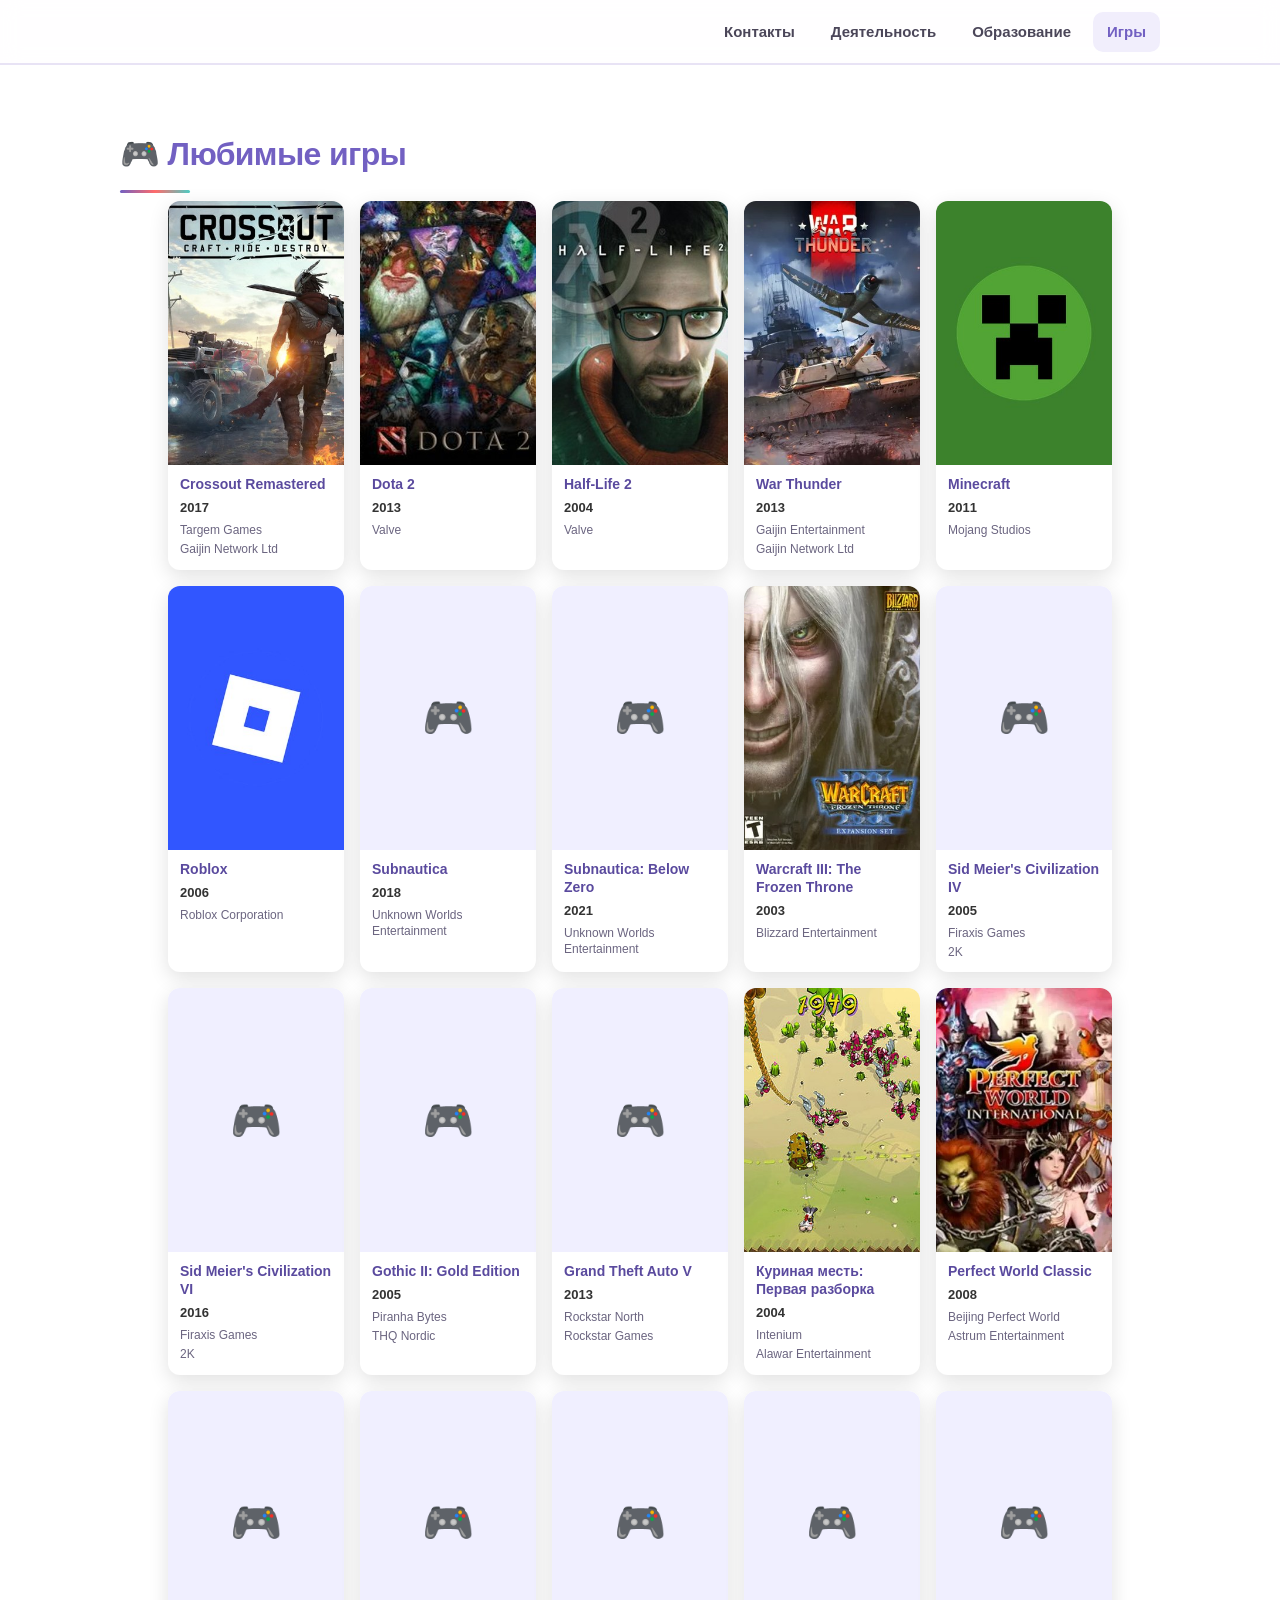
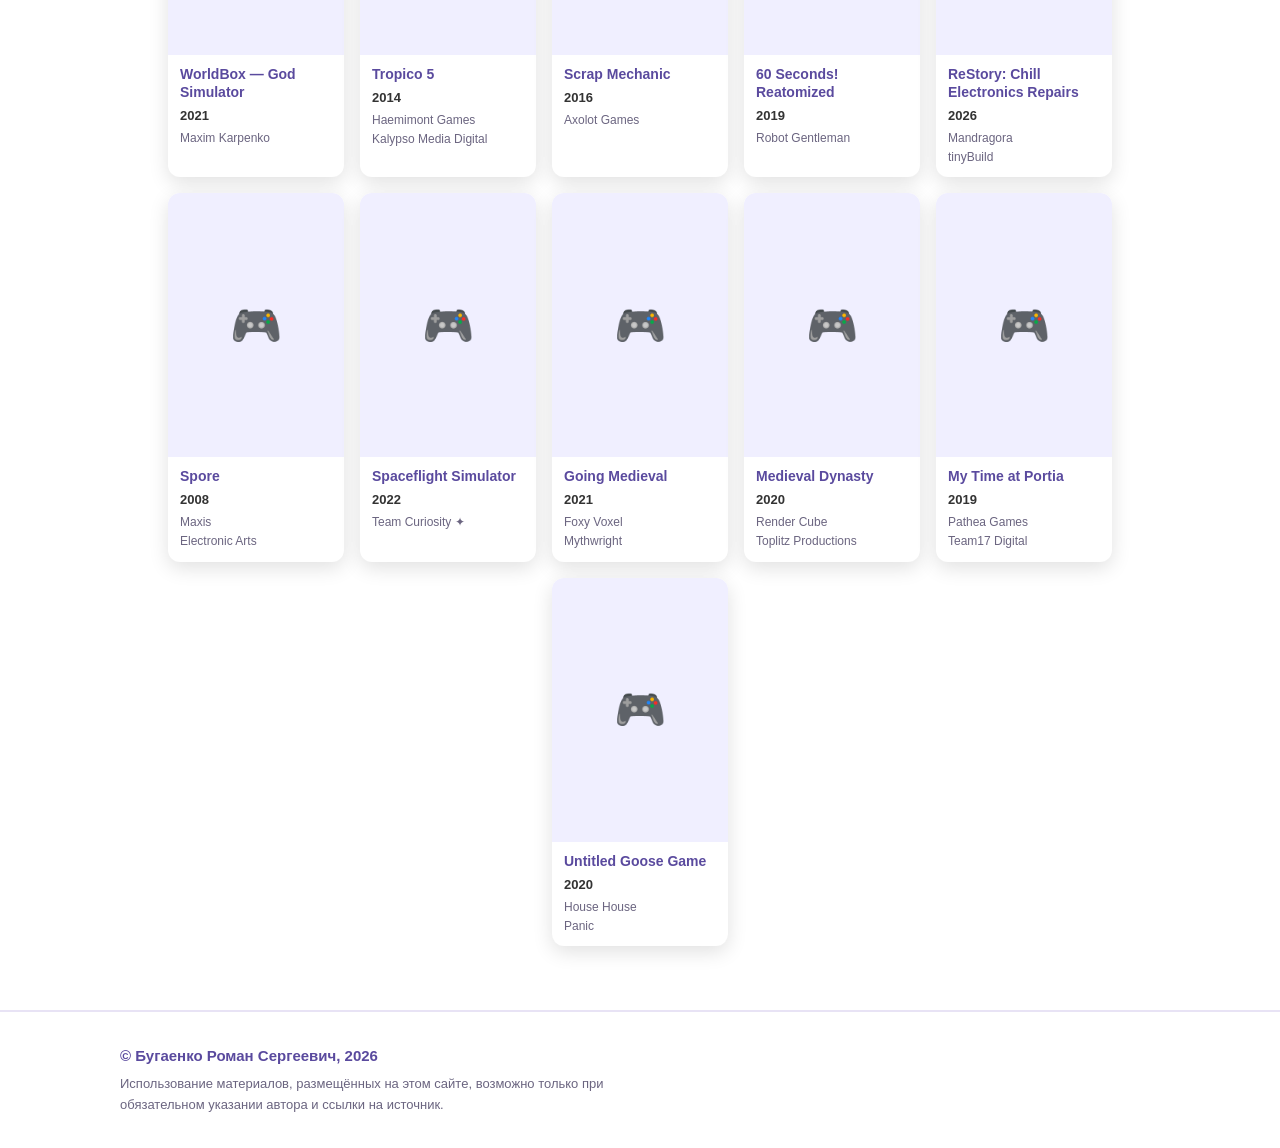
==== games.html @ 3a58e8d8 "Multi-page site: split into4 pages, add7 games, Crossout cover with title, Perfect World Classic Co-" ====
<!DOCTYPE html>
<html lang="ru">
<head>
    <meta charset="UTF-8">
    <meta name="viewport" content="width=device-width, initial-scale=1.0">
    <meta name="description" content="Бугаенко Роман Сергеевич — любимые игры.">
    <meta name="theme-color" content="#7260c2">
    <title>Любимые игры — Бугаенко Роман Сергеевич</title>
    <link rel="icon" href="assets/images/favicon.ico" sizes="48x48">
    <link rel="icon" type="image/png" sizes="32x32" href="assets/images/favicon-32.png">
    <link rel="icon" type="image/png" sizes="16x16" href="assets/images/favicon-16.png">
    <link rel="apple-touch-icon" sizes="180x180" href="assets/images/apple-touch-icon.png">
    <link rel="stylesheet" href="assets/css/style.css">
</head>
<body id="top">

    <header class="site-header">
        <div class="container header__inner">
            <nav class="nav" aria-label="Основная навигация">
                <a href="index.html#contacts">Контакты</a>
                <a href="activity.html">Деятельность</a>
                <a href="education.html">Образование</a>
                <a href="games.html" aria-current="page">Игры</a>
            </nav>
        </div>
    </header>

    <main>

        <section class="section section--alt" id="games">
            <div class="container">
                <h1 class="section__title">🎮 Любимые игры</h1>
                
                <div class="games">
                    <a class="game" href="https://store.steampowered.com/app/386180/" target="_blank" rel="noopener noreferrer">
                        <img class="game__cover" src="assets/images/games/crossout.jpg" alt="Crossout Remastered" loading="lazy" data-fallback="🎮">
                        <div class="game__body">
                            <h3 class="game__title">Crossout Remastered</h3>
                            <p class="game__year">2017</p>
                            <p class="game__dev">Targem Games</p>
                            <p class="game__pub">Gaijin Network Ltd</p>
                        </div>
                    </a>

                    <a class="game" href="https://store.steampowered.com/app/570/" target="_blank" rel="noopener noreferrer">
                        <img class="game__cover" src="assets/images/games/dota2.jpg" alt="Dota 2" loading="lazy" data-fallback="🎮">
                        <div class="game__body">
                            <h3 class="game__title">Dota 2</h3>
                            <p class="game__year">2013</p>
                            <p class="game__dev">Valve</p>
                        </div>
                    </a>

                    <a class="game" href="https://store.steampowered.com/app/220/" target="_blank" rel="noopener noreferrer">
                        <img class="game__cover" src="assets/images/games/hl2.jpg" alt="Half-Life 2" loading="lazy" data-fallback="🎮">
                        <div class="game__body">
                            <h3 class="game__title">Half-Life 2</h3>
                            <p class="game__year">2004</p>
                            <p class="game__dev">Valve</p>
                        </div>
                    </a>

                    <a class="game" href="https://store.steampowered.com/app/236390/" target="_blank" rel="noopener noreferrer">
                        <img class="game__cover" src="assets/images/games/warthunder.jpg" alt="War Thunder" loading="lazy" data-fallback="🎮">
                        <div class="game__body">
                            <h3 class="game__title">War Thunder</h3>
                            <p class="game__year">2013</p>
                            <p class="game__dev">Gaijin Entertainment</p>
                            <p class="game__pub">Gaijin Network Ltd</p>
                        </div>
                    </a>

                    <a class="game" href="https://www.minecraft.net/" target="_blank" rel="noopener noreferrer">
                        <img class="game__cover" src="assets/images/games/minecraft.jpg" alt="Minecraft" loading="lazy" data-fallback="🎮">
                        <div class="game__body">
                            <h3 class="game__title">Minecraft</h3>
                            <p class="game__year">2011</p>
                            <p class="game__dev">Mojang Studios</p>
                        </div>
                    </a>

                    <a class="game" href="https://www.roblox.com/" target="_blank" rel="noopener noreferrer">
                        <img class="game__cover" src="assets/images/games/roblox.jpg" alt="Roblox" loading="lazy" data-fallback="🎮">
                        <div class="game__body">
                            <h3 class="game__title">Roblox</h3>
                            <p class="game__year">2006</p>
                            <p class="game__dev">Roblox Corporation</p>
                        </div>
                    </a>

                    <a class="game" href="https://store.steampowered.com/app/264710/" target="_blank" rel="noopener noreferrer">
                        <img class="game__cover" src="https://cdn.cloudflare.steamstatic.com/steam/apps/264710/library_600x900.jpg" alt="Subnautica" loading="lazy" data-fallback="🎮">
                        <div class="game__body">
                            <h3 class="game__title">Subnautica</h3>
                            <p class="game__year">2018</p>
                            <p class="game__dev">Unknown Worlds Entertainment</p>
                        </div>
                    </a>

                    <a class="game" href="https://store.steampowered.com/app/848450/" target="_blank" rel="noopener noreferrer">
                        <img class="game__cover" src="https://cdn.cloudflare.steamstatic.com/steam/apps/848450/library_600x900.jpg" alt="Subnautica: Below Zero" loading="lazy" data-fallback="🎮">
                        <div class="game__body">
                            <h3 class="game__title">Subnautica: Below Zero</h3>
                            <p class="game__year">2021</p>
                            <p class="game__dev">Unknown Worlds Entertainment</p>
                        </div>
                    </a>

                    <div class="game">
                        <img class="game__cover" src="assets/images/games/warcraft3.jpg" alt="Warcraft III: The Frozen Throne" loading="lazy" data-fallback="🎮">
                        <div class="game__body">
                            <h3 class="game__title">Warcraft III: The Frozen Throne</h3>
                            <p class="game__year">2003</p>
                            <p class="game__dev">Blizzard Entertainment</p>
                        </div>
                    </div>

                    <a class="game" href="https://store.steampowered.com/app/3900/" target="_blank" rel="noopener noreferrer">
                        <img class="game__cover" src="https://cdn.cloudflare.steamstatic.com/steam/apps/3900/library_600x900.jpg" alt="Sid Meier's Civilization IV" loading="lazy" data-fallback="🎮">
                        <div class="game__body">
                            <h3 class="game__title">Sid Meier's Civilization IV</h3>
                            <p class="game__year">2005</p>
                            <p class="game__dev">Firaxis Games</p>
                            <p class="game__pub">2K</p>
                        </div>
                    </a>

                    <a class="game" href="https://store.steampowered.com/app/289070/" target="_blank" rel="noopener noreferrer">
                        <img class="game__cover" src="https://cdn.cloudflare.steamstatic.com/steam/apps/289070/library_600x900.jpg" alt="Sid Meier's Civilization VI" loading="lazy" data-fallback="🎮">
                        <div class="game__body">
                            <h3 class="game__title">Sid Meier's Civilization VI</h3>
                            <p class="game__year">2016</p>
                            <p class="game__dev">Firaxis Games</p>
                            <p class="game__pub">2K</p>
                        </div>
                    </a>

                    <a class="game" href="https://store.steampowered.com/app/39510/" target="_blank" rel="noopener noreferrer">
                        <img class="game__cover" src="https://cdn.cloudflare.steamstatic.com/steam/apps/39510/library_600x900.jpg" alt="Gothic II: Gold Edition" loading="lazy" data-fallback="🎮">
                        <div class="game__body">
                            <h3 class="game__title">Gothic II: Gold Edition</h3>
                            <p class="game__year">2005</p>
                            <p class="game__dev">Piranha Bytes</p>
                            <p class="game__pub">THQ Nordic</p>
                        </div>
                    </a>

                    <a class="game" href="https://store.steampowered.com/app/271590/" target="_blank" rel="noopener noreferrer">
                        <img class="game__cover" src="https://cdn.cloudflare.steamstatic.com/steam/apps/271590/library_600x900.jpg" alt="Grand Theft Auto V" loading="lazy" data-fallback="🎮">
                        <div class="game__body">
                            <h3 class="game__title">Grand Theft Auto V</h3>
                            <p class="game__year">2013</p>
                            <p class="game__dev">Rockstar North</p>
                            <p class="game__pub">Rockstar Games</p>
                        </div>
                    </a>

                    <div class="game">
                        <img class="game__cover" src="assets/images/games/chicken.jpg" alt="Куриная месть: Первая разборка" loading="lazy" data-fallback="🎮">
                        <div class="game__body">
                            <h3 class="game__title">Куриная месть: Первая разборка</h3>
                            <p class="game__year">2004</p>
                            <p class="game__dev">Intenium</p>
                            <p class="game__pub">Alawar Entertainment</p>
                        </div>
                    </div>

                    <a class="game" href="https://pwonline.ru/" target="_blank" rel="noopener noreferrer">
                        <img class="game__cover" src="assets/images/games/perfectworld.jpg" alt="Perfect World Classic" loading="lazy" data-fallback="🎮">
                        <div class="game__body">
                            <h3 class="game__title">Perfect World Classic</h3>
                            <p class="game__year">2008</p>
                            <p class="game__dev">Beijing Perfect World</p>
                            <p class="game__pub">Astrum Entertainment</p>
                        </div>
                    </a>

                    <a class="game" href="https://store.steampowered.com/app/1206560/" target="_blank" rel="noopener noreferrer">
                        <img class="game__cover" src="https://cdn.cloudflare.steamstatic.com/steam/apps/1206560/library_600x900.jpg" alt="WorldBox — God Simulator" loading="lazy" data-fallback="🎮">
                        <div class="game__body">
                            <h3 class="game__title">WorldBox — God Simulator</h3>
                            <p class="game__year">2021</p>
                            <p class="game__dev">Maxim Karpenko</p>
                        </div>
                    </a>

                    <a class="game" href="https://store.steampowered.com/app/245620/" target="_blank" rel="noopener noreferrer">
                        <img class="game__cover" src="https://cdn.cloudflare.steamstatic.com/steam/apps/245620/library_600x900.jpg" alt="Tropico 5" loading="lazy" data-fallback="🎮">
                        <div class="game__body">
                            <h3 class="game__title">Tropico 5</h3>
                            <p class="game__year">2014</p>
                            <p class="game__dev">Haemimont Games</p>
                            <p class="game__pub">Kalypso Media Digital</p>
                        </div>
                    </a>

                    <a class="game" href="https://store.steampowered.com/app/387990/" target="_blank" rel="noopener noreferrer">
                        <img class="game__cover" src="https://cdn.cloudflare.steamstatic.com/steam/apps/387990/library_600x900.jpg" alt="Scrap Mechanic" loading="lazy" data-fallback="🎮">
                        <div class="game__body">
                            <h3 class="game__title">Scrap Mechanic</h3>
                            <p class="game__year">2016</p>
                            <p class="game__dev">Axolot Games</p>
                        </div>
                    </a>

                    <a class="game" href="https://store.steampowered.com/app/1012880/" target="_blank" rel="noopener noreferrer">
                        <img class="game__cover" src="https://cdn.cloudflare.steamstatic.com/steam/apps/1012880/library_600x900.jpg" alt="60 Seconds! Reatomized" loading="lazy" data-fallback="🎮">
                        <div class="game__body">
                            <h3 class="game__title">60 Seconds! Reatomized</h3>
                            <p class="game__year">2019</p>
                            <p class="game__dev">Robot Gentleman</p>
                        </div>
                    </a>

                    <a class="game" href="https://store.steampowered.com/app/3812600/" target="_blank" rel="noopener noreferrer">
                        <img class="game__cover" src="https://cdn.cloudflare.steamstatic.com/steam/apps/3812600/library_600x900.jpg" alt="ReStory: Chill Electronics Repairs" loading="lazy" data-fallback="🎮">
                        <div class="game__body">
                            <h3 class="game__title">ReStory: Chill Electronics Repairs</h3>
                            <p class="game__year">2026</p>
                            <p class="game__dev">Mandragora</p>
                            <p class="game__pub">tinyBuild</p>
                        </div>
                    </a>

                    <a class="game" href="https://store.steampowered.com/app/17390/" target="_blank" rel="noopener noreferrer">
                        <img class="game__cover" src="https://cdn.cloudflare.steamstatic.com/steam/apps/17390/library_600x900.jpg" alt="Spore" loading="lazy" data-fallback="🎮">
                        <div class="game__body">
                            <h3 class="game__title">Spore</h3>
                            <p class="game__year">2008</p>
                            <p class="game__dev">Maxis</p>
                            <p class="game__pub">Electronic Arts</p>
                        </div>
                    </a>

                    <a class="game" href="https://store.steampowered.com/app/1718870/" target="_blank" rel="noopener noreferrer">
                        <img class="game__cover" src="https://cdn.cloudflare.steamstatic.com/steam/apps/1718870/library_600x900.jpg" alt="Spaceflight Simulator" loading="lazy" data-fallback="🎮">
                        <div class="game__body">
                            <h3 class="game__title">Spaceflight Simulator</h3>
                            <p class="game__year">2022</p>
                            <p class="game__dev">Team Curiosity ✦</p>
                        </div>
                    </a>

                    <a class="game" href="https://store.steampowered.com/app/1029780/" target="_blank" rel="noopener noreferrer">
                        <img class="game__cover" src="https://cdn.cloudflare.steamstatic.com/steam/apps/1029780/library_600x900.jpg" alt="Going Medieval" loading="lazy" data-fallback="🎮">
                        <div class="game__body">
                            <h3 class="game__title">Going Medieval</h3>
                            <p class="game__year">2021</p>
                            <p class="game__dev">Foxy Voxel</p>
                            <p class="game__pub">Mythwright</p>
                        </div>
                    </a>

                    <a class="game" href="https://store.steampowered.com/app/1129580/" target="_blank" rel="noopener noreferrer">
                        <img class="game__cover" src="https://cdn.cloudflare.steamstatic.com/steam/apps/1129580/library_600x900.jpg" alt="Medieval Dynasty" loading="lazy" data-fallback="🎮">
                        <div class="game__body">
                            <h3 class="game__title">Medieval Dynasty</h3>
                            <p class="game__year">2020</p>
                            <p class="game__dev">Render Cube</p>
                            <p class="game__pub">Toplitz Productions</p>
                        </div>
                    </a>

                    <a class="game" href="https://store.steampowered.com/app/666140/" target="_blank" rel="noopener noreferrer">
                        <img class="game__cover" src="https://cdn.cloudflare.steamstatic.com/steam/apps/666140/library_600x900.jpg" alt="My Time at Portia" loading="lazy" data-fallback="🎮">
                        <div class="game__body">
                            <h3 class="game__title">My Time at Portia</h3>
                            <p class="game__year">2019</p>
                            <p class="game__dev">Pathea Games</p>
                            <p class="game__pub">Team17 Digital</p>
                        </div>
                    </a>

                    <a class="game" href="https://store.steampowered.com/app/837470/" target="_blank" rel="noopener noreferrer">
                        <img class="game__cover" src="https://cdn.cloudflare.steamstatic.com/steam/apps/837470/library_600x900.jpg" alt="Untitled Goose Game" loading="lazy" data-fallback="🎮">
                        <div class="game__body">
                            <h3 class="game__title">Untitled Goose Game</h3>
                            <p class="game__year">2020</p>
                            <p class="game__dev">House House</p>
                            <p class="game__pub">Panic</p>
                        </div>
                    </a>
                </div>
            </div>
        </section>

    

    </main>

    <footer class="site-footer">
        <div class="container footer__inner">
            <div>
                <p class="footer__copyright">© Бугаенко Роман Сергеевич, 2026</p>
                <p class="footer__legal">Использование материалов, размещённых на этом сайте, возможно только при обязательном указании автора и ссылки на источник.</p>
            </div>
        </div>
    </footer>

    <script src="assets/js/main.js"></script>
</body>
</html>
---- assets/css/style.css ----
/* ============================================================
   Персональный сайт — светлое оформление,
   цвета из эталонной страницы (фиолетовая палитра МХ «КРЯК»)
   ============================================================ */

:root {
  --bg: #f5f3fc;
  --surface: #ffffff;
  --text: #333333;
  --muted: #6b6580;
  --accent: #7260c2;
  --accent-hover: #5a4a9e;
  --accent-soft: #f0efff;
  --accent-tint: #e9e7ff;
  --secondary: #ff6b6b;
  --accent-teal: #4ecdc4;
  --border: #e8e3f5;
  --radius: 16px;
  --shadow: 0 6px 20px rgba(0, 0, 0, 0.12);
  --shadow-hover: 0 15px 30px rgba(0, 0, 0, 0.18);
  --container: 1040px;
  --header-h: 64px;
}

*,
*::before,
*::after {
  box-sizing: border-box;
}

html {
  scroll-behavior: smooth;
  scroll-padding-top: calc(var(--header-h) + 16px);
}

body {
  margin: 0;
  font-family: -apple-system, BlinkMacSystemFont, "Segoe UI", Roboto,
    "Helvetica Neue", Arial, sans-serif;
  font-size: 16px;
  line-height: 1.6;
  color: var(--text);
  background: var(--bg);
  -webkit-font-smoothing: antialiased;
}

img {
  max-width: 100%;
  display: block;
}

a {
  color: var(--accent);
}

.container {
  width: min(100% - 40px, var(--container));
  margin-inline: auto;
}

/* ---------- Шапка ---------- */

.site-header {
  position: sticky;
  top: 0;
  z-index: 100;
  height: var(--header-h);
  background: rgba(255, 255, 255, 0.92);
  backdrop-filter: blur(10px);
  -webkit-backdrop-filter: blur(10px);
  border-bottom: 1px solid var(--border);
}

.header__inner {
  height: 100%;
  display: flex;
  align-items: center;
  justify-content: flex-end;
  gap: 16px;
}

.nav {
  display: flex;
  gap: 8px;
}

.nav a {
  text-decoration: none;
  color: #4b4659;
  font-weight: 600;
  font-size: 15px;
  padding: 8px 14px;
  border-radius: 10px;
  transition: background 0.2s ease, color 0.2s ease;
}

.nav a:hover,
.nav a:focus-visible {
  background: #f1eefc;
  color: var(--accent);
  outline: none;
}

.nav a[aria-current="page"] {
  background: #f1eefc;
  color: var(--accent);
}

/* ---------- Герой ---------- */

.hero {
  padding: 72px 0 56px;
  background:
    radial-gradient(1000px 400px at 15% -10%, #ddd6fa 0%, transparent 60%),
    radial-gradient(800px 380px at 90% 0%, #f0d9f3 0%, transparent 55%),
    var(--surface);
  border-bottom: 1px solid var(--border);
}

.hero__inner {
  display: flex;
  align-items: center;
  gap: 36px;
}

.hero__avatar {
  flex: 0 0 auto;
  width: 120px;
  height: 120px;
  border-radius: 50%;
  object-fit: cover;
  border: 4px solid var(--surface);
  box-shadow: var(--shadow);
}

.hero__avatar--fallback {
  display: grid;
  place-items: center;
  font-size: 56px;
  background: var(--accent-soft);
}

.hero h1 {
  margin: 0 0 24px;
  font-size: clamp(28px, 5vw, 42px);
  line-height: 1.15;
  letter-spacing: -0.02em;
  color: var(--accent-hover);
}

/* ---------- Разделы ---------- */

.section {
  padding: 64px 0;
}

.section--alt {
  background: var(--surface);
  border-top: 1px solid var(--border);
  border-bottom: 1px solid var(--border);
}

.section__title {
  margin: 0 0 8px;
  font-size: clamp(24px, 3.5vw, 32px);
  letter-spacing: -0.02em;
  color: var(--accent);
}

.section__title::after {
  content: "";
  display: block;
  width: 70px;
  height: 3px;
  margin-top: 10px;
  border-radius: 3px;
  background: linear-gradient(90deg, var(--accent), var(--secondary), var(--accent-teal));
}

.section__subtitle {
  margin: 0 0 32px;
  color: var(--muted);
  font-size: 17px;
}

/* ---------- Карточки ---------- */

.cards {
  display: grid;
  grid-template-columns: repeat(auto-fill, minmax(280px, 1fr));
  gap: 20px;
}

.card {
  background: var(--surface);
  border: 1px solid var(--border);
  border-radius: var(--radius);
  padding: 24px;
  box-shadow: var(--shadow);
  transition: transform 0.2s ease, box-shadow 0.2s ease, border-color 0.2s ease;
}

.section--alt .card {
  background: var(--bg);
}

.card:hover {
  transform: translateY(-4px);
  box-shadow: var(--shadow-hover);
  border-color: #d9d2f0;
}

.card__head {
  display: flex;
  align-items: center;
  gap: 14px;
  margin-bottom: 12px;
}

.card__logo {
  display: grid;
  place-items: center;
  width: 64px;
  height: 64px;
  flex: 0 0 auto;
  margin-bottom: 16px;
  border-radius: 50%;
  background: var(--accent-soft);
  font-size: 28px;
  overflow: hidden;
}

.card__head .card__logo {
  margin-bottom: 0;
}

.card__logo img {
  width: 100%;
  height: 100%;
  object-fit: contain;
  padding: 6px;
}

.card__logo .img-fallback {
  font-size: 28px;
}

.card__title {
  margin: 0;
  font-size: 18px;
  line-height: 1.3;
  color: var(--accent-hover);
}

.card__meta {
  margin: 0 0 8px;
  font-size: 14px;
  font-weight: 600;
  color: var(--text);
}

.card__desc {
  margin: 0 0 14px;
  color: var(--muted);
  font-size: 15px;
}

.card__vk {
  display: inline-flex;
  align-items: center;
  padding: 6px 14px;
  border-radius: 999px;
  background: var(--accent-soft);
  color: var(--accent);
  font-size: 13px;
  font-weight: 700;
  text-decoration: none;
  transition: background 0.2s ease, color 0.2s ease;
}

.card__vk:hover,
.card__vk:focus-visible {
  background: var(--accent);
  color: #fff;
  outline: none;
}

/* Карточки-ссылки (контакты) */

.card--link {
  display: block;
  text-decoration: none;
  color: inherit;
}

.card--link:focus-visible {
  outline: 2px solid var(--accent);
  outline-offset: 2px;
}

.card--link .card__desc {
  color: var(--accent);
  font-weight: 600;
  word-break: break-word;
}

/* ---------- Подвал ---------- */

.site-footer {
  padding: 32px 0;
  background: var(--surface);
  border-top: 1px solid var(--border);
}

.footer__inner {
  display: flex;
  align-items: flex-start;
  justify-content: space-between;
  gap: 16px;
  flex-wrap: wrap;
}

.footer__copyright {
  margin: 0 0 6px;
  color: var(--accent-hover);
  font-weight: 700;
  font-size: 15px;
}

.footer__legal {
  margin: 0;
  max-width: 70ch;
  color: var(--muted);
  font-size: 13px;
  line-height: 1.6;
}



/* ---------- Адаптив ---------- */

@media (max-width: 720px) {
  .hero {
    padding: 48px 0 40px;
  }

  .hero__inner {
    flex-direction: column;
    align-items: flex-start;
    gap: 24px;
  }

  .hero__avatar {
    width: 96px;
    height: 96px;
  }

  .hero__avatar--fallback {
    font-size: 44px;
  }

  .section {
    padding: 48px 0;
  }

  .nav {
    flex-wrap: wrap;
    justify-content: flex-end;
  }

  .nav a {
    padding: 8px 10px;
    font-size: 14px;
  }
}

@media (prefers-reduced-motion: reduce) {
  html {
    scroll-behavior: auto;
  }

  .card {
    transition: none;
  }

  .card:hover {
    transform: none;
  }
}

/* Любимые игры — карточки с обложкой, годом, разработчиком и издателем */
.games {
  display: flex;
  flex-wrap: wrap;
  gap: 16px;
  justify-content: center;
}

.game {
  display: block;
  width: 176px;
  background: var(--surface);
  border-radius: 12px;
  overflow: hidden;
  box-shadow: var(--shadow);
  transition: transform 0.2s ease, box-shadow 0.2s ease;
  text-decoration: none;
  color: inherit;
}

.game:hover,
.game:focus-visible {
  transform: translateY(-6px);
  box-shadow: var(--shadow-hover);
}

.game__cover {
  display: block;
  width: 100%;
  aspect-ratio: 2 / 3;
  object-fit: cover;
  background: var(--accent-soft);
}

.game__body {
  padding: 10px 12px 12px;
}

.game__title {
  margin: 0;
  font-size: 14px;
  line-height: 1.3;
  font-weight: 600;
  color: var(--accent-hover);
}

.game__year {
  margin: 5px 0 0;
  font-size: 13px;
  font-weight: 700;
  color: var(--text);
}

.game__dev,
.game__pub {
  margin: 3px 0 0;
  font-size: 12px;
  line-height: 1.35;
  color: var(--muted);
}

.game .img-fallback {
  display: flex;
  align-items: center;
  justify-content: center;
  width: 100%;
  aspect-ratio: 2 / 3;
  font-size: 42px;
  background: var(--accent-soft);
}

@media (max-width: 480px) {
  .game {
    width: 132px;
  }
}
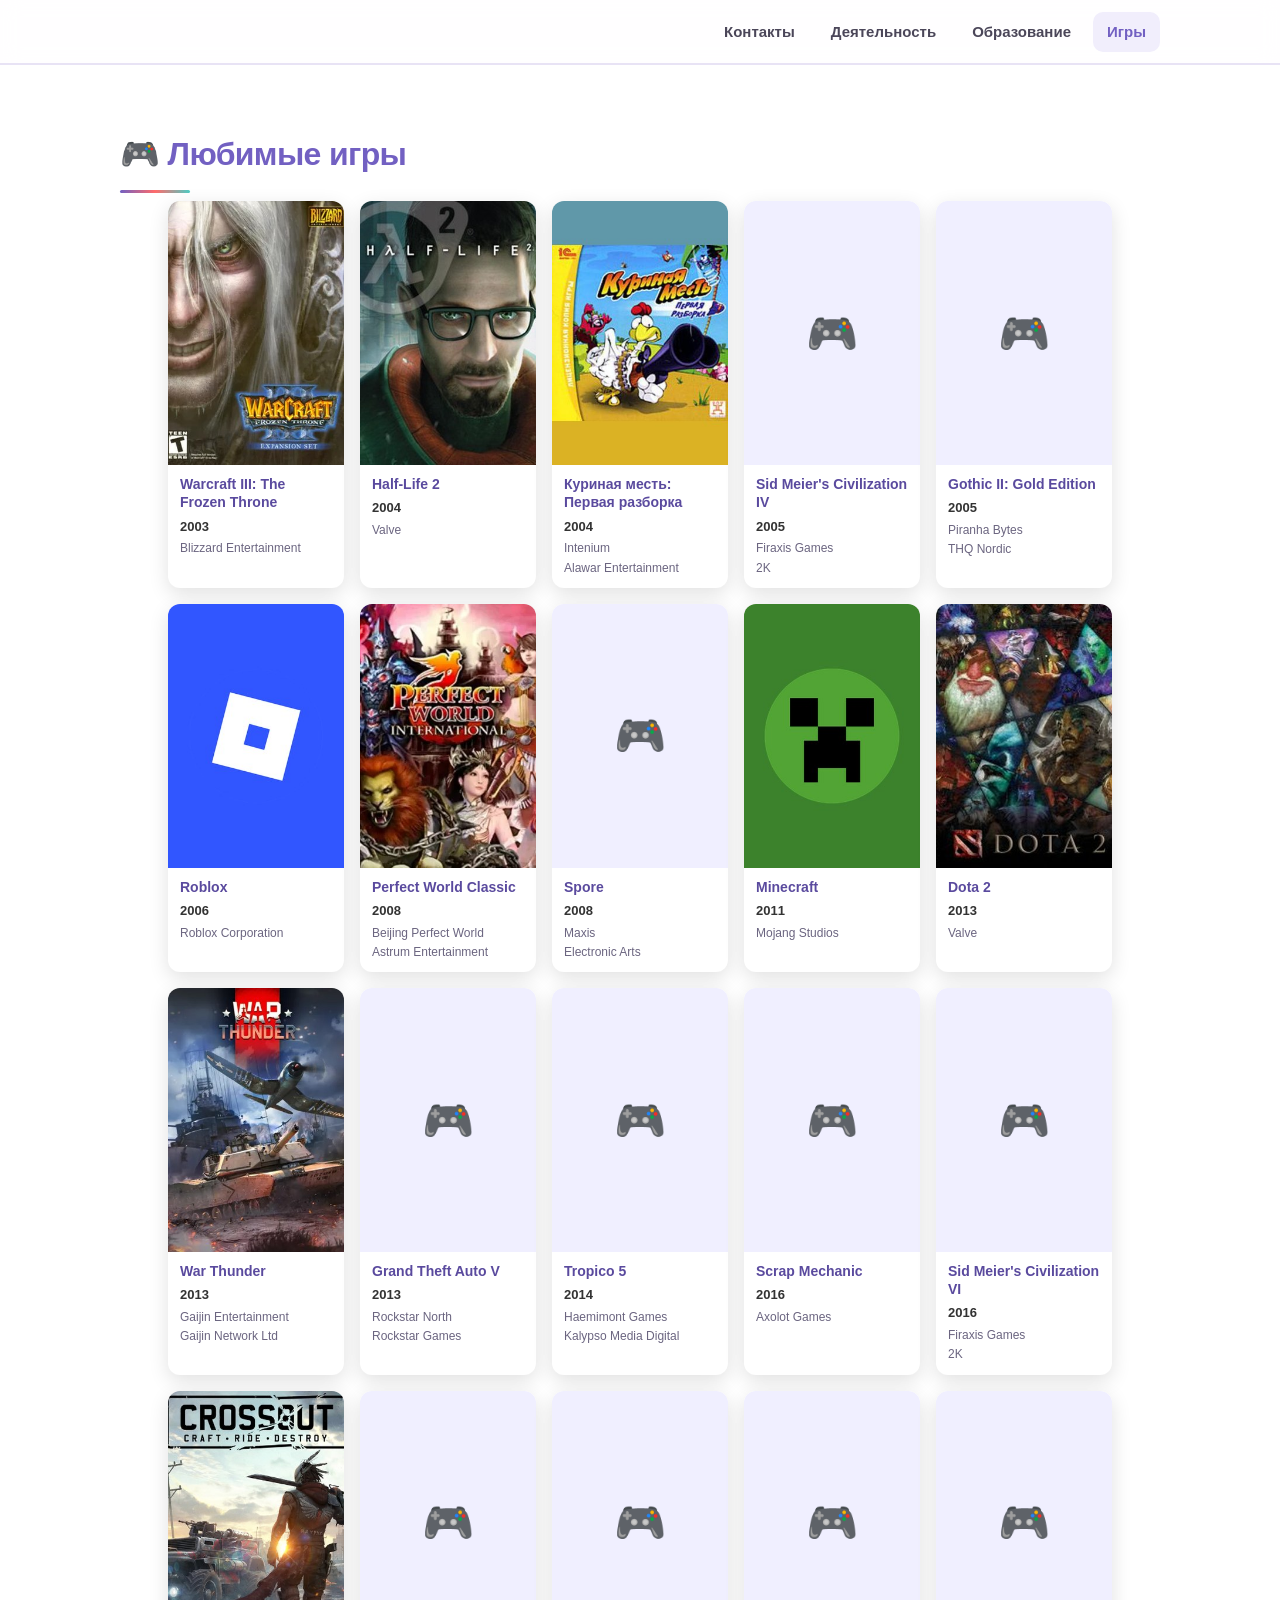
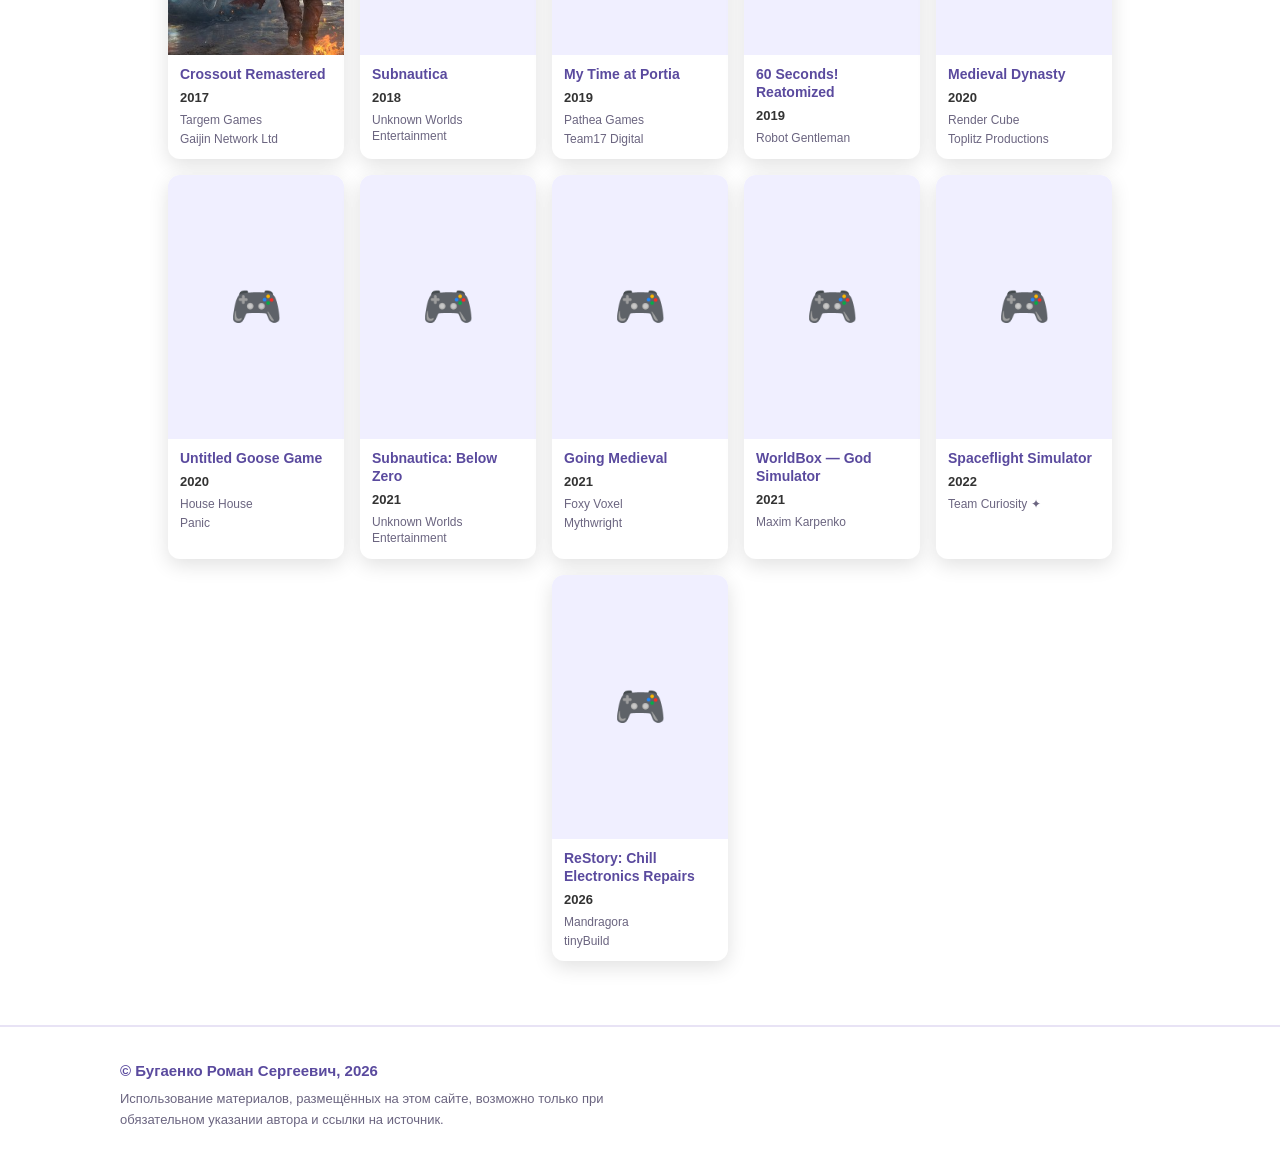
==== commit 4f26139f: "Games: chronological order by release date, new Chicken Revenge cover with title Co-authored-by: are" ====
--- a/games.html
+++ b/games.html
@@ -32,6 +32,151 @@
                 <h1 class="section__title">🎮 Любимые игры</h1>
                 
                 <div class="games">
+
+                    <div class="game">
+                        <img class="game__cover" src="assets/images/games/warcraft3.jpg" alt="Warcraft III: The Frozen Throne" loading="lazy" data-fallback="🎮">
+                        <div class="game__body">
+                            <h3 class="game__title">Warcraft III: The Frozen Throne</h3>
+                            <p class="game__year">2003</p>
+                            <p class="game__dev">Blizzard Entertainment</p>
+                        </div>
+                    </div>
+
+                    <a class="game" href="https://store.steampowered.com/app/220/" target="_blank" rel="noopener noreferrer">
+                        <img class="game__cover" src="assets/images/games/hl2.jpg" alt="Half-Life 2" loading="lazy" data-fallback="🎮">
+                        <div class="game__body">
+                            <h3 class="game__title">Half-Life 2</h3>
+                            <p class="game__year">2004</p>
+                            <p class="game__dev">Valve</p>
+                        </div>
+                    </a>
+
+                    <div class="game">
+                        <img class="game__cover" src="assets/images/games/chicken.jpg" alt="Куриная месть: Первая разборка" loading="lazy" data-fallback="🎮">
+                        <div class="game__body">
+                            <h3 class="game__title">Куриная месть: Первая разборка</h3>
+                            <p class="game__year">2004</p>
+                            <p class="game__dev">Intenium</p>
+                            <p class="game__pub">Alawar Entertainment</p>
+                        </div>
+                    </div>
+
+                    <a class="game" href="https://store.steampowered.com/app/3900/" target="_blank" rel="noopener noreferrer">
+                        <img class="game__cover" src="https://cdn.cloudflare.steamstatic.com/steam/apps/3900/library_600x900.jpg" alt="Sid Meier's Civilization IV" loading="lazy" data-fallback="🎮">
+                        <div class="game__body">
+                            <h3 class="game__title">Sid Meier's Civilization IV</h3>
+                            <p class="game__year">2005</p>
+                            <p class="game__dev">Firaxis Games</p>
+                            <p class="game__pub">2K</p>
+                        </div>
+                    </a>
+
+                    <a class="game" href="https://store.steampowered.com/app/39510/" target="_blank" rel="noopener noreferrer">
+                        <img class="game__cover" src="https://cdn.cloudflare.steamstatic.com/steam/apps/39510/library_600x900.jpg" alt="Gothic II: Gold Edition" loading="lazy" data-fallback="🎮">
+                        <div class="game__body">
+                            <h3 class="game__title">Gothic II: Gold Edition</h3>
+                            <p class="game__year">2005</p>
+                            <p class="game__dev">Piranha Bytes</p>
+                            <p class="game__pub">THQ Nordic</p>
+                        </div>
+                    </a>
+
+                    <a class="game" href="https://www.roblox.com/" target="_blank" rel="noopener noreferrer">
+                        <img class="game__cover" src="assets/images/games/roblox.jpg" alt="Roblox" loading="lazy" data-fallback="🎮">
+                        <div class="game__body">
+                            <h3 class="game__title">Roblox</h3>
+                            <p class="game__year">2006</p>
+                            <p class="game__dev">Roblox Corporation</p>
+                        </div>
+                    </a>
+
+                    <a class="game" href="https://pwonline.ru/" target="_blank" rel="noopener noreferrer">
+                        <img class="game__cover" src="assets/images/games/perfectworld.jpg" alt="Perfect World Classic" loading="lazy" data-fallback="🎮">
+                        <div class="game__body">
+                            <h3 class="game__title">Perfect World Classic</h3>
+                            <p class="game__year">2008</p>
+                            <p class="game__dev">Beijing Perfect World</p>
+                            <p class="game__pub">Astrum Entertainment</p>
+                        </div>
+                    </a>
+
+                    <a class="game" href="https://store.steampowered.com/app/17390/" target="_blank" rel="noopener noreferrer">
+                        <img class="game__cover" src="https://cdn.cloudflare.steamstatic.com/steam/apps/17390/library_600x900.jpg" alt="Spore" loading="lazy" data-fallback="🎮">
+                        <div class="game__body">
+                            <h3 class="game__title">Spore</h3>
+                            <p class="game__year">2008</p>
+                            <p class="game__dev">Maxis</p>
+                            <p class="game__pub">Electronic Arts</p>
+                        </div>
+                    </a>
+
+                    <a class="game" href="https://www.minecraft.net/" target="_blank" rel="noopener noreferrer">
+                        <img class="game__cover" src="assets/images/games/minecraft.jpg" alt="Minecraft" loading="lazy" data-fallback="🎮">
+                        <div class="game__body">
+                            <h3 class="game__title">Minecraft</h3>
+                            <p class="game__year">2011</p>
+                            <p class="game__dev">Mojang Studios</p>
+                        </div>
+                    </a>
+
+                    <a class="game" href="https://store.steampowered.com/app/570/" target="_blank" rel="noopener noreferrer">
+                        <img class="game__cover" src="assets/images/games/dota2.jpg" alt="Dota 2" loading="lazy" data-fallback="🎮">
+                        <div class="game__body">
+                            <h3 class="game__title">Dota 2</h3>
+                            <p class="game__year">2013</p>
+                            <p class="game__dev">Valve</p>
+                        </div>
+                    </a>
+
+                    <a class="game" href="https://store.steampowered.com/app/236390/" target="_blank" rel="noopener noreferrer">
+                        <img class="game__cover" src="assets/images/games/warthunder.jpg" alt="War Thunder" loading="lazy" data-fallback="🎮">
+                        <div class="game__body">
+                            <h3 class="game__title">War Thunder</h3>
+                            <p class="game__year">2013</p>
+                            <p class="game__dev">Gaijin Entertainment</p>
+                            <p class="game__pub">Gaijin Network Ltd</p>
+                        </div>
+                    </a>
+
+                    <a class="game" href="https://store.steampowered.com/app/271590/" target="_blank" rel="noopener noreferrer">
+                        <img class="game__cover" src="https://cdn.cloudflare.steamstatic.com/steam/apps/271590/library_600x900.jpg" alt="Grand Theft Auto V" loading="lazy" data-fallback="🎮">
+                        <div class="game__body">
+                            <h3 class="game__title">Grand Theft Auto V</h3>
+                            <p class="game__year">2013</p>
+                            <p class="game__dev">Rockstar North</p>
+                            <p class="game__pub">Rockstar Games</p>
+                        </div>
+                    </a>
+
+                    <a class="game" href="https://store.steampowered.com/app/245620/" target="_blank" rel="noopener noreferrer">
+                        <img class="game__cover" src="https://cdn.cloudflare.steamstatic.com/steam/apps/245620/library_600x900.jpg" alt="Tropico 5" loading="lazy" data-fallback="🎮">
+                        <div class="game__body">
+                            <h3 class="game__title">Tropico 5</h3>
+                            <p class="game__year">2014</p>
+                            <p class="game__dev">Haemimont Games</p>
+                            <p class="game__pub">Kalypso Media Digital</p>
+                        </div>
+                    </a>
+
+                    <a class="game" href="https://store.steampowered.com/app/387990/" target="_blank" rel="noopener noreferrer">
+                        <img class="game__cover" src="https://cdn.cloudflare.steamstatic.com/steam/apps/387990/library_600x900.jpg" alt="Scrap Mechanic" loading="lazy" data-fallback="🎮">
+                        <div class="game__body">
+                            <h3 class="game__title">Scrap Mechanic</h3>
+                            <p class="game__year">2016</p>
+                            <p class="game__dev">Axolot Games</p>
+                        </div>
+                    </a>
+
+                    <a class="game" href="https://store.steampowered.com/app/289070/" target="_blank" rel="noopener noreferrer">
+                        <img class="game__cover" src="https://cdn.cloudflare.steamstatic.com/steam/apps/289070/library_600x900.jpg" alt="Sid Meier's Civilization VI" loading="lazy" data-fallback="🎮">
+                        <div class="game__body">
+                            <h3 class="game__title">Sid Meier's Civilization VI</h3>
+                            <p class="game__year">2016</p>
+                            <p class="game__dev">Firaxis Games</p>
+                            <p class="game__pub">2K</p>
+                        </div>
+                    </a>
+
                     <a class="game" href="https://store.steampowered.com/app/386180/" target="_blank" rel="noopener noreferrer">
                         <img class="game__cover" src="assets/images/games/crossout.jpg" alt="Crossout Remastered" loading="lazy" data-fallback="🎮">
                         <div class="game__body">
@@ -42,52 +187,6 @@
                         </div>
                     </a>
 
-                    <a class="game" href="https://store.steampowered.com/app/570/" target="_blank" rel="noopener noreferrer">
-                        <img class="game__cover" src="assets/images/games/dota2.jpg" alt="Dota 2" loading="lazy" data-fallback="🎮">
-                        <div class="game__body">
-                            <h3 class="game__title">Dota 2</h3>
-                            <p class="game__year">2013</p>
-                            <p class="game__dev">Valve</p>
-                        </div>
-                    </a>
-
-                    <a class="game" href="https://store.steampowered.com/app/220/" target="_blank" rel="noopener noreferrer">
-                        <img class="game__cover" src="assets/images/games/hl2.jpg" alt="Half-Life 2" loading="lazy" data-fallback="🎮">
-                        <div class="game__body">
-                            <h3 class="game__title">Half-Life 2</h3>
-                            <p class="game__year">2004</p>
-                            <p class="game__dev">Valve</p>
-                        </div>
-                    </a>
-
-                    <a class="game" href="https://store.steampowered.com/app/236390/" target="_blank" rel="noopener noreferrer">
-                        <img class="game__cover" src="assets/images/games/warthunder.jpg" alt="War Thunder" loading="lazy" data-fallback="🎮">
-                        <div class="game__body">
-                            <h3 class="game__title">War Thunder</h3>
-                            <p class="game__year">2013</p>
-                            <p class="game__dev">Gaijin Entertainment</p>
-                            <p class="game__pub">Gaijin Network Ltd</p>
-                        </div>
-                    </a>
-
-                    <a class="game" href="https://www.minecraft.net/" target="_blank" rel="noopener noreferrer">
-                        <img class="game__cover" src="assets/images/games/minecraft.jpg" alt="Minecraft" loading="lazy" data-fallback="🎮">
-                        <div class="game__body">
-                            <h3 class="game__title">Minecraft</h3>
-                            <p class="game__year">2011</p>
-                            <p class="game__dev">Mojang Studios</p>
-                        </div>
-                    </a>
-
-                    <a class="game" href="https://www.roblox.com/" target="_blank" rel="noopener noreferrer">
-                        <img class="game__cover" src="assets/images/games/roblox.jpg" alt="Roblox" loading="lazy" data-fallback="🎮">
-                        <div class="game__body">
-                            <h3 class="game__title">Roblox</h3>
-                            <p class="game__year">2006</p>
-                            <p class="game__dev">Roblox Corporation</p>
-                        </div>
-                    </a>
-
                     <a class="game" href="https://store.steampowered.com/app/264710/" target="_blank" rel="noopener noreferrer">
                         <img class="game__cover" src="https://cdn.cloudflare.steamstatic.com/steam/apps/264710/library_600x900.jpg" alt="Subnautica" loading="lazy" data-fallback="🎮">
                         <div class="game__body">
@@ -97,6 +196,46 @@
                         </div>
                     </a>
 
+                    <a class="game" href="https://store.steampowered.com/app/666140/" target="_blank" rel="noopener noreferrer">
+                        <img class="game__cover" src="https://cdn.cloudflare.steamstatic.com/steam/apps/666140/library_600x900.jpg" alt="My Time at Portia" loading="lazy" data-fallback="🎮">
+                        <div class="game__body">
+                            <h3 class="game__title">My Time at Portia</h3>
+                            <p class="game__year">2019</p>
+                            <p class="game__dev">Pathea Games</p>
+                            <p class="game__pub">Team17 Digital</p>
+                        </div>
+                    </a>
+
+                    <a class="game" href="https://store.steampowered.com/app/1012880/" target="_blank" rel="noopener noreferrer">
+                        <img class="game__cover" src="https://cdn.cloudflare.steamstatic.com/steam/apps/1012880/library_600x900.jpg" alt="60 Seconds! Reatomized" loading="lazy" data-fallback="🎮">
+                        <div class="game__body">
+                            <h3 class="game__title">60 Seconds! Reatomized</h3>
+                            <p class="game__year">2019</p>
+                            <p class="game__dev">Robot Gentleman</p>
+                        </div>
+                    </a>
+
+                    <a class="game" href="https://store.steampowered.com/app/1129580/" target="_blank" rel="noopener noreferrer">
+                        <img class="game__cover" src="https://cdn.cloudflare.steamstatic.com/steam/apps/1129580/library_600x900.jpg" alt="Medieval Dynasty" loading="lazy" data-fallback="🎮">
+                        <div class="game__body">
+                            <h3 class="game__title">Medieval Dynasty</h3>
+                            <p class="game__year">2020</p>
+                            <p class="game__dev">Render Cube</p>
+                            <p class="game__pub">Toplitz Productions</p>
+                        </div>
+                    </a>
+
+                    <a class="game" href="https://store.steampowered.com/app/837470/" target="_blank" rel="noopener noreferrer">
+                        <img class="game__cover" src="https://cdn.cloudflare.steamstatic.com/steam/apps/837470/library_600x900.jpg" alt="Untitled Goose Game" loading="lazy" data-fallback="🎮">
+                        <div class="game__body">
+                            <h3 class="game__title">Untitled Goose Game</h3>
+                            <p class="game__year">2020</p>
+                            <p class="game__dev">House House</p>
+                            <p class="game__pub">Panic</p>
+                        </div>
+                    </a>
+                
+
                     <a class="game" href="https://store.steampowered.com/app/848450/" target="_blank" rel="noopener noreferrer">
                         <img class="game__cover" src="https://cdn.cloudflare.steamstatic.com/steam/apps/848450/library_600x900.jpg" alt="Subnautica: Below Zero" loading="lazy" data-fallback="🎮">
                         <div class="game__body">
@@ -106,72 +245,13 @@
                         </div>
                     </a>
 
-                    <div class="game">
-                        <img class="game__cover" src="assets/images/games/warcraft3.jpg" alt="Warcraft III: The Frozen Throne" loading="lazy" data-fallback="🎮">
-                        <div class="game__body">
-                            <h3 class="game__title">Warcraft III: The Frozen Throne</h3>
-                            <p class="game__year">2003</p>
-                            <p class="game__dev">Blizzard Entertainment</p>
-                        </div>
-                    </div>
-
-                    <a class="game" href="https://store.steampowered.com/app/3900/" target="_blank" rel="noopener noreferrer">
-                        <img class="game__cover" src="https://cdn.cloudflare.steamstatic.com/steam/apps/3900/library_600x900.jpg" alt="Sid Meier's Civilization IV" loading="lazy" data-fallback="🎮">
-                        <div class="game__body">
-                            <h3 class="game__title">Sid Meier's Civilization IV</h3>
-                            <p class="game__year">2005</p>
-                            <p class="game__dev">Firaxis Games</p>
-                            <p class="game__pub">2K</p>
-                        </div>
-                    </a>
-
-                    <a class="game" href="https://store.steampowered.com/app/289070/" target="_blank" rel="noopener noreferrer">
-                        <img class="game__cover" src="https://cdn.cloudflare.steamstatic.com/steam/apps/289070/library_600x900.jpg" alt="Sid Meier's Civilization VI" loading="lazy" data-fallback="🎮">
-                        <div class="game__body">
-                            <h3 class="game__title">Sid Meier's Civilization VI</h3>
-                            <p class="game__year">2016</p>
-                            <p class="game__dev">Firaxis Games</p>
-                            <p class="game__pub">2K</p>
-                        </div>
-                    </a>
-
-                    <a class="game" href="https://store.steampowered.com/app/39510/" target="_blank" rel="noopener noreferrer">
-                        <img class="game__cover" src="https://cdn.cloudflare.steamstatic.com/steam/apps/39510/library_600x900.jpg" alt="Gothic II: Gold Edition" loading="lazy" data-fallback="🎮">
-                        <div class="game__body">
-                            <h3 class="game__title">Gothic II: Gold Edition</h3>
-                            <p class="game__year">2005</p>
-                            <p class="game__dev">Piranha Bytes</p>
-                            <p class="game__pub">THQ Nordic</p>
-                        </div>
-                    </a>
-
-                    <a class="game" href="https://store.steampowered.com/app/271590/" target="_blank" rel="noopener noreferrer">
-                        <img class="game__cover" src="https://cdn.cloudflare.steamstatic.com/steam/apps/271590/library_600x900.jpg" alt="Grand Theft Auto V" loading="lazy" data-fallback="🎮">
-                        <div class="game__body">
-                            <h3 class="game__title">Grand Theft Auto V</h3>
-                            <p class="game__year">2013</p>
-                            <p class="game__dev">Rockstar North</p>
-                            <p class="game__pub">Rockstar Games</p>
-                        </div>
-                    </a>
-
-                    <div class="game">
-                        <img class="game__cover" src="assets/images/games/chicken.jpg" alt="Куриная месть: Первая разборка" loading="lazy" data-fallback="🎮">
-                        <div class="game__body">
-                            <h3 class="game__title">Куриная месть: Первая разборка</h3>
-                            <p class="game__year">2004</p>
-                            <p class="game__dev">Intenium</p>
-                            <p class="game__pub">Alawar Entertainment</p>
-                        </div>
-                    </div>
-
-                    <a class="game" href="https://pwonline.ru/" target="_blank" rel="noopener noreferrer">
-                        <img class="game__cover" src="assets/images/games/perfectworld.jpg" alt="Perfect World Classic" loading="lazy" data-fallback="🎮">
-                        <div class="game__body">
-                            <h3 class="game__title">Perfect World Classic</h3>
-                            <p class="game__year">2008</p>
-                            <p class="game__dev">Beijing Perfect World</p>
-                            <p class="game__pub">Astrum Entertainment</p>
+                    <a class="game" href="https://store.steampowered.com/app/1029780/" target="_blank" rel="noopener noreferrer">
+                        <img class="game__cover" src="https://cdn.cloudflare.steamstatic.com/steam/apps/1029780/library_600x900.jpg" alt="Going Medieval" loading="lazy" data-fallback="🎮">
+                        <div class="game__body">
+                            <h3 class="game__title">Going Medieval</h3>
+                            <p class="game__year">2021</p>
+                            <p class="game__dev">Foxy Voxel</p>
+                            <p class="game__pub">Mythwright</p>
                         </div>
                     </a>
 
@@ -184,31 +264,12 @@
                         </div>
                     </a>
 
-                    <a class="game" href="https://store.steampowered.com/app/245620/" target="_blank" rel="noopener noreferrer">
-                        <img class="game__cover" src="https://cdn.cloudflare.steamstatic.com/steam/apps/245620/library_600x900.jpg" alt="Tropico 5" loading="lazy" data-fallback="🎮">
-                        <div class="game__body">
-                            <h3 class="game__title">Tropico 5</h3>
-                            <p class="game__year">2014</p>
-                            <p class="game__dev">Haemimont Games</p>
-                            <p class="game__pub">Kalypso Media Digital</p>
-                        </div>
-                    </a>
-
-                    <a class="game" href="https://store.steampowered.com/app/387990/" target="_blank" rel="noopener noreferrer">
-                        <img class="game__cover" src="https://cdn.cloudflare.steamstatic.com/steam/apps/387990/library_600x900.jpg" alt="Scrap Mechanic" loading="lazy" data-fallback="🎮">
-                        <div class="game__body">
-                            <h3 class="game__title">Scrap Mechanic</h3>
-                            <p class="game__year">2016</p>
-                            <p class="game__dev">Axolot Games</p>
-                        </div>
-                    </a>
-
-                    <a class="game" href="https://store.steampowered.com/app/1012880/" target="_blank" rel="noopener noreferrer">
-                        <img class="game__cover" src="https://cdn.cloudflare.steamstatic.com/steam/apps/1012880/library_600x900.jpg" alt="60 Seconds! Reatomized" loading="lazy" data-fallback="🎮">
-                        <div class="game__body">
-                            <h3 class="game__title">60 Seconds! Reatomized</h3>
-                            <p class="game__year">2019</p>
-                            <p class="game__dev">Robot Gentleman</p>
+                    <a class="game" href="https://store.steampowered.com/app/1718870/" target="_blank" rel="noopener noreferrer">
+                        <img class="game__cover" src="https://cdn.cloudflare.steamstatic.com/steam/apps/1718870/library_600x900.jpg" alt="Spaceflight Simulator" loading="lazy" data-fallback="🎮">
+                        <div class="game__body">
+                            <h3 class="game__title">Spaceflight Simulator</h3>
+                            <p class="game__year">2022</p>
+                            <p class="game__dev">Team Curiosity ✦</p>
                         </div>
                     </a>
 
@@ -220,67 +281,7 @@
                             <p class="game__dev">Mandragora</p>
                             <p class="game__pub">tinyBuild</p>
                         </div>
-                    </a>
-
-                    <a class="game" href="https://store.steampowered.com/app/17390/" target="_blank" rel="noopener noreferrer">
-                        <img class="game__cover" src="https://cdn.cloudflare.steamstatic.com/steam/apps/17390/library_600x900.jpg" alt="Spore" loading="lazy" data-fallback="🎮">
-                        <div class="game__body">
-                            <h3 class="game__title">Spore</h3>
-                            <p class="game__year">2008</p>
-                            <p class="game__dev">Maxis</p>
-                            <p class="game__pub">Electronic Arts</p>
-                        </div>
-                    </a>
-
-                    <a class="game" href="https://store.steampowered.com/app/1718870/" target="_blank" rel="noopener noreferrer">
-                        <img class="game__cover" src="https://cdn.cloudflare.steamstatic.com/steam/apps/1718870/library_600x900.jpg" alt="Spaceflight Simulator" loading="lazy" data-fallback="🎮">
-                        <div class="game__body">
-                            <h3 class="game__title">Spaceflight Simulator</h3>
-                            <p class="game__year">2022</p>
-                            <p class="game__dev">Team Curiosity ✦</p>
-                        </div>
-                    </a>
-
-                    <a class="game" href="https://store.steampowered.com/app/1029780/" target="_blank" rel="noopener noreferrer">
-                        <img class="game__cover" src="https://cdn.cloudflare.steamstatic.com/steam/apps/1029780/library_600x900.jpg" alt="Going Medieval" loading="lazy" data-fallback="🎮">
-                        <div class="game__body">
-                            <h3 class="game__title">Going Medieval</h3>
-                            <p class="game__year">2021</p>
-                            <p class="game__dev">Foxy Voxel</p>
-                            <p class="game__pub">Mythwright</p>
-                        </div>
-                    </a>
-
-                    <a class="game" href="https://store.steampowered.com/app/1129580/" target="_blank" rel="noopener noreferrer">
-                        <img class="game__cover" src="https://cdn.cloudflare.steamstatic.com/steam/apps/1129580/library_600x900.jpg" alt="Medieval Dynasty" loading="lazy" data-fallback="🎮">
-                        <div class="game__body">
-                            <h3 class="game__title">Medieval Dynasty</h3>
-                            <p class="game__year">2020</p>
-                            <p class="game__dev">Render Cube</p>
-                            <p class="game__pub">Toplitz Productions</p>
-                        </div>
-                    </a>
-
-                    <a class="game" href="https://store.steampowered.com/app/666140/" target="_blank" rel="noopener noreferrer">
-                        <img class="game__cover" src="https://cdn.cloudflare.steamstatic.com/steam/apps/666140/library_600x900.jpg" alt="My Time at Portia" loading="lazy" data-fallback="🎮">
-                        <div class="game__body">
-                            <h3 class="game__title">My Time at Portia</h3>
-                            <p class="game__year">2019</p>
-                            <p class="game__dev">Pathea Games</p>
-                            <p class="game__pub">Team17 Digital</p>
-                        </div>
-                    </a>
-
-                    <a class="game" href="https://store.steampowered.com/app/837470/" target="_blank" rel="noopener noreferrer">
-                        <img class="game__cover" src="https://cdn.cloudflare.steamstatic.com/steam/apps/837470/library_600x900.jpg" alt="Untitled Goose Game" loading="lazy" data-fallback="🎮">
-                        <div class="game__body">
-                            <h3 class="game__title">Untitled Goose Game</h3>
-                            <p class="game__year">2020</p>
-                            <p class="game__dev">House House</p>
-                            <p class="game__pub">Panic</p>
-                        </div>
-                    </a>
-                </div>
+                    </a></div>
             </div>
         </section>
 
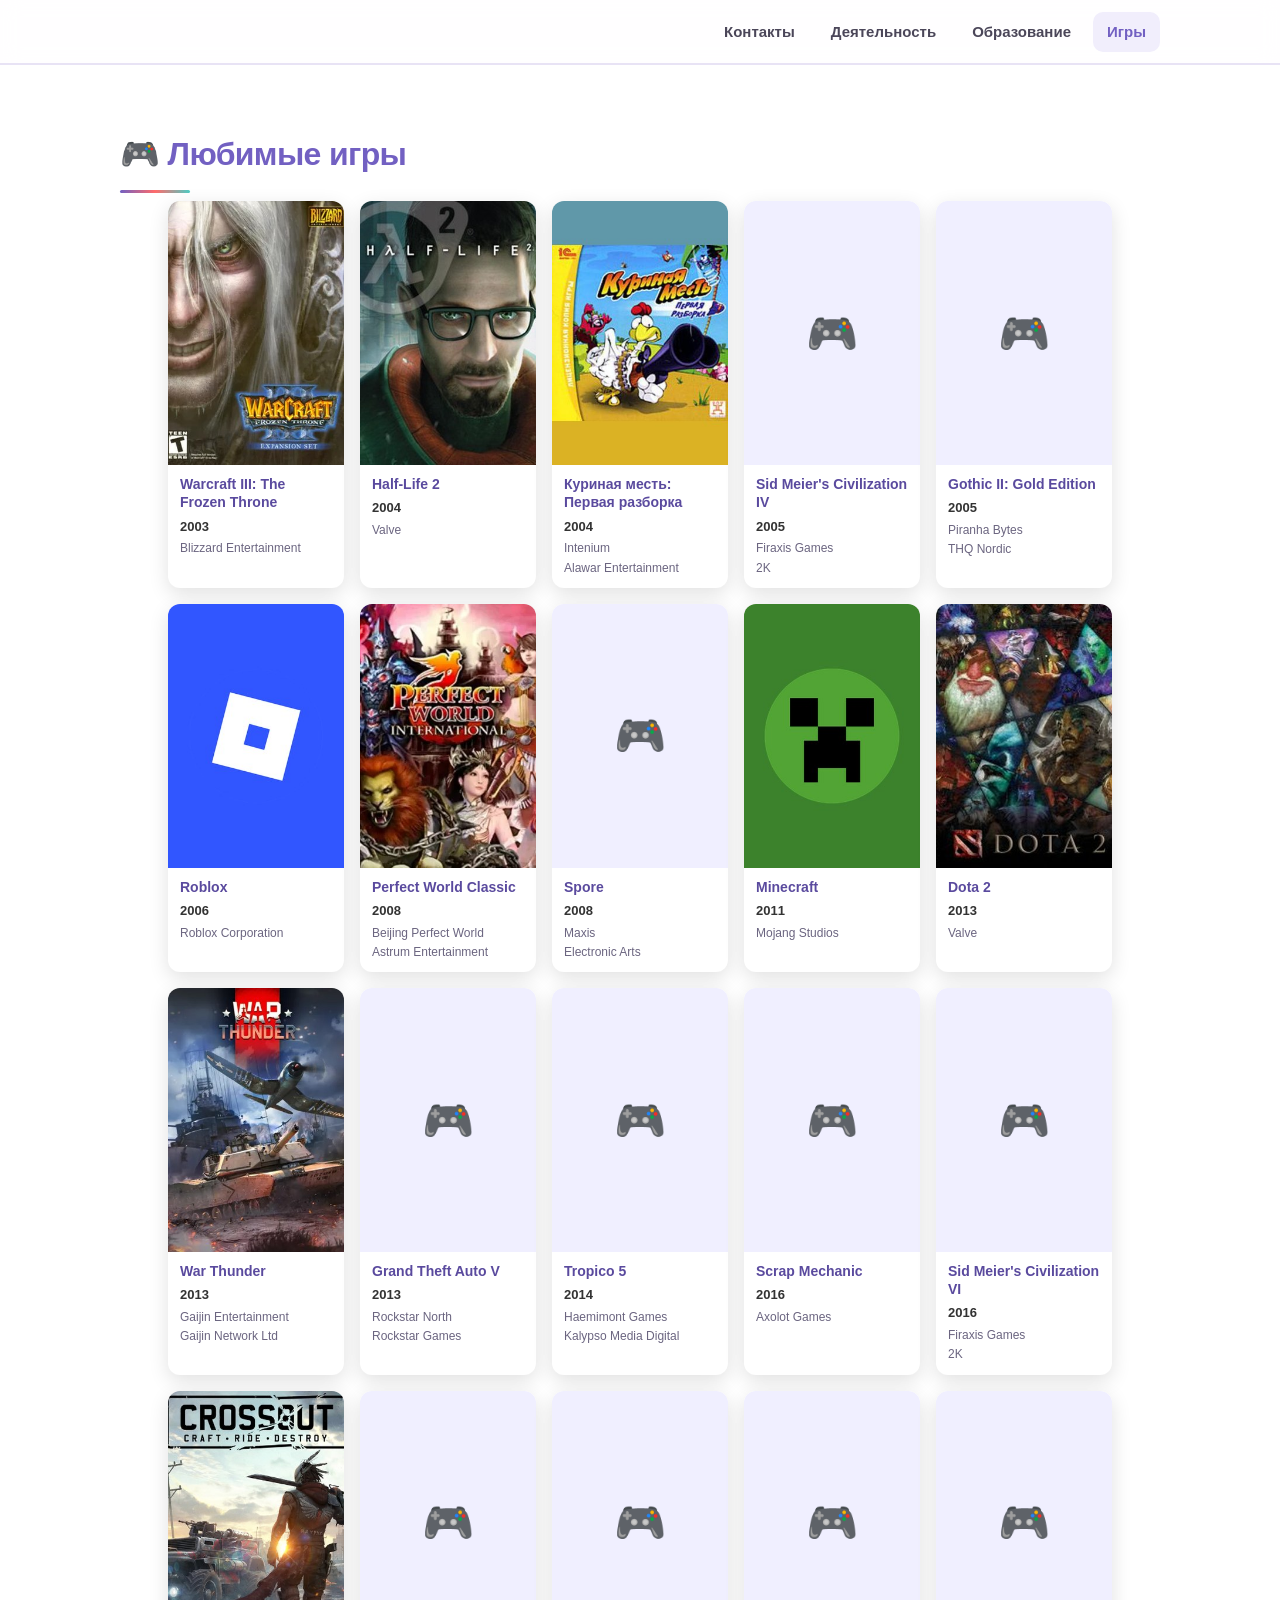
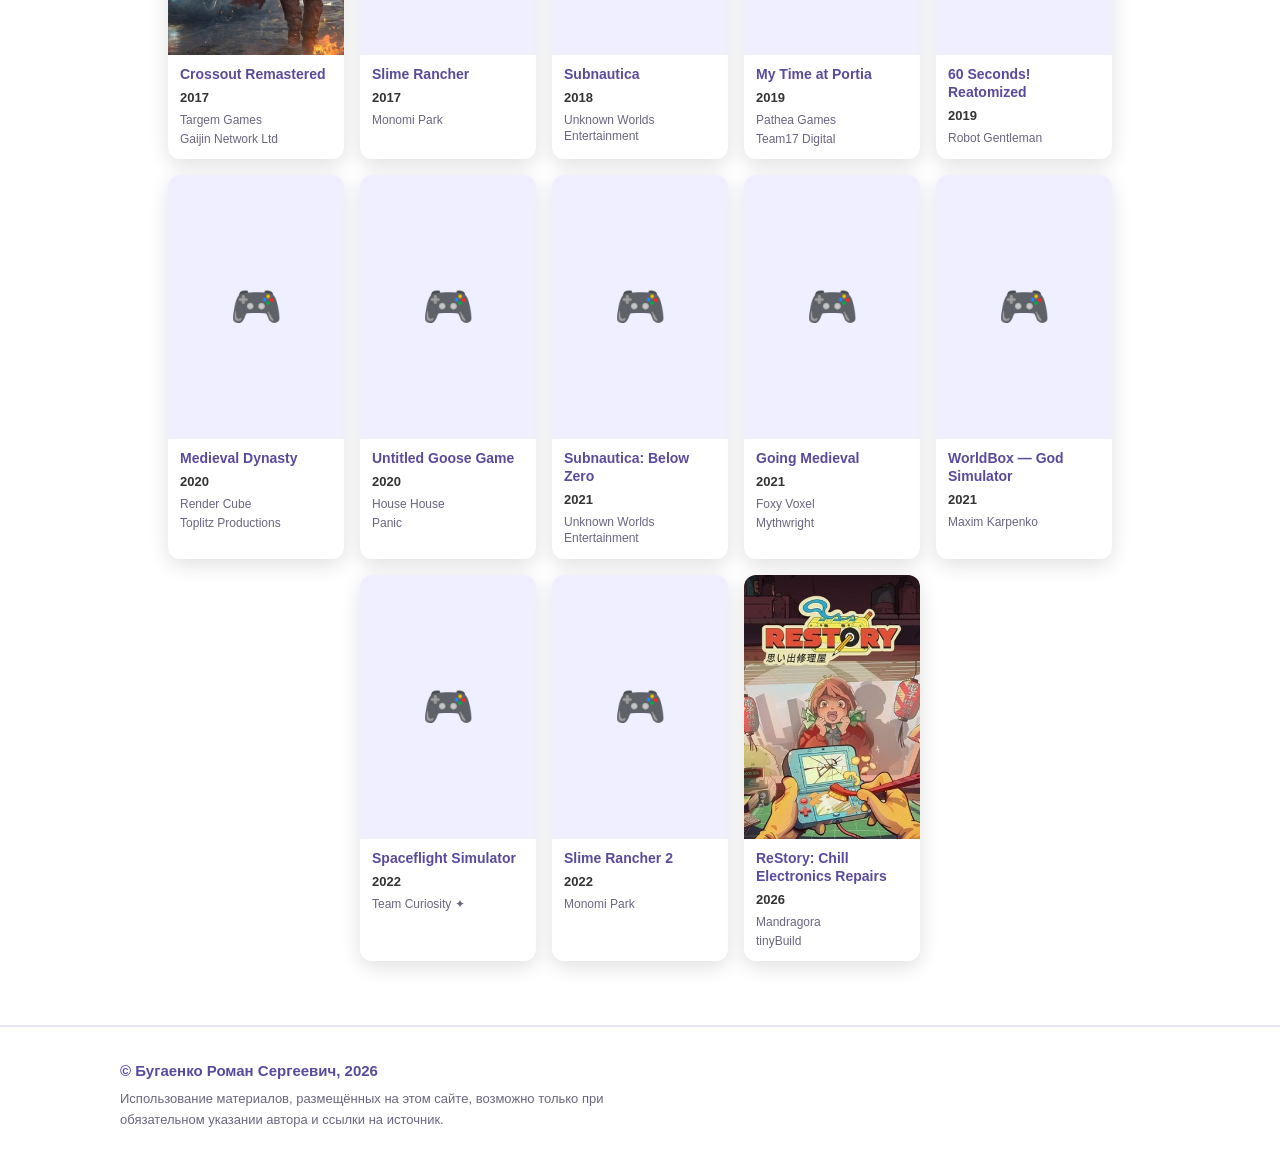
==== commit dac96b67: "Fix ReStory cover (local), add Slime Rancher and Slime Rancher 2 Co-authored-by: arena-agent <297053" ====
--- a/games.html
+++ b/games.html
@@ -187,6 +187,15 @@
                         </div>
                     </a>
 
+                    <a class="game" href="https://store.steampowered.com/app/433340/" target="_blank" rel="noopener noreferrer">
+                        <img class="game__cover" src="https://cdn.cloudflare.steamstatic.com/steam/apps/433340/library_600x900.jpg" alt="Slime Rancher" loading="lazy" data-fallback="🎮">
+                        <div class="game__body">
+                            <h3 class="game__title">Slime Rancher</h3>
+                            <p class="game__year">2017</p>
+                            <p class="game__dev">Monomi Park</p>
+                        </div>
+                    </a>
+
                     <a class="game" href="https://store.steampowered.com/app/264710/" target="_blank" rel="noopener noreferrer">
                         <img class="game__cover" src="https://cdn.cloudflare.steamstatic.com/steam/apps/264710/library_600x900.jpg" alt="Subnautica" loading="lazy" data-fallback="🎮">
                         <div class="game__body">
@@ -273,8 +282,17 @@
                         </div>
                     </a>
 
+                    <a class="game" href="https://store.steampowered.com/app/1657630/" target="_blank" rel="noopener noreferrer">
+                        <img class="game__cover" src="https://cdn.cloudflare.steamstatic.com/steam/apps/1657630/library_600x900.jpg" alt="Slime Rancher 2" loading="lazy" data-fallback="🎮">
+                        <div class="game__body">
+                            <h3 class="game__title">Slime Rancher 2</h3>
+                            <p class="game__year">2022</p>
+                            <p class="game__dev">Monomi Park</p>
+                        </div>
+                    </a>
+
                     <a class="game" href="https://store.steampowered.com/app/3812600/" target="_blank" rel="noopener noreferrer">
-                        <img class="game__cover" src="https://cdn.cloudflare.steamstatic.com/steam/apps/3812600/library_600x900.jpg" alt="ReStory: Chill Electronics Repairs" loading="lazy" data-fallback="🎮">
+                        <img class="game__cover" src="assets/images/games/restory.jpg" alt="ReStory: Chill Electronics Repairs" loading="lazy" data-fallback="🎮">
                         <div class="game__body">
                             <h3 class="game__title">ReStory: Chill Electronics Repairs</h3>
                             <p class="game__year">2026</p>
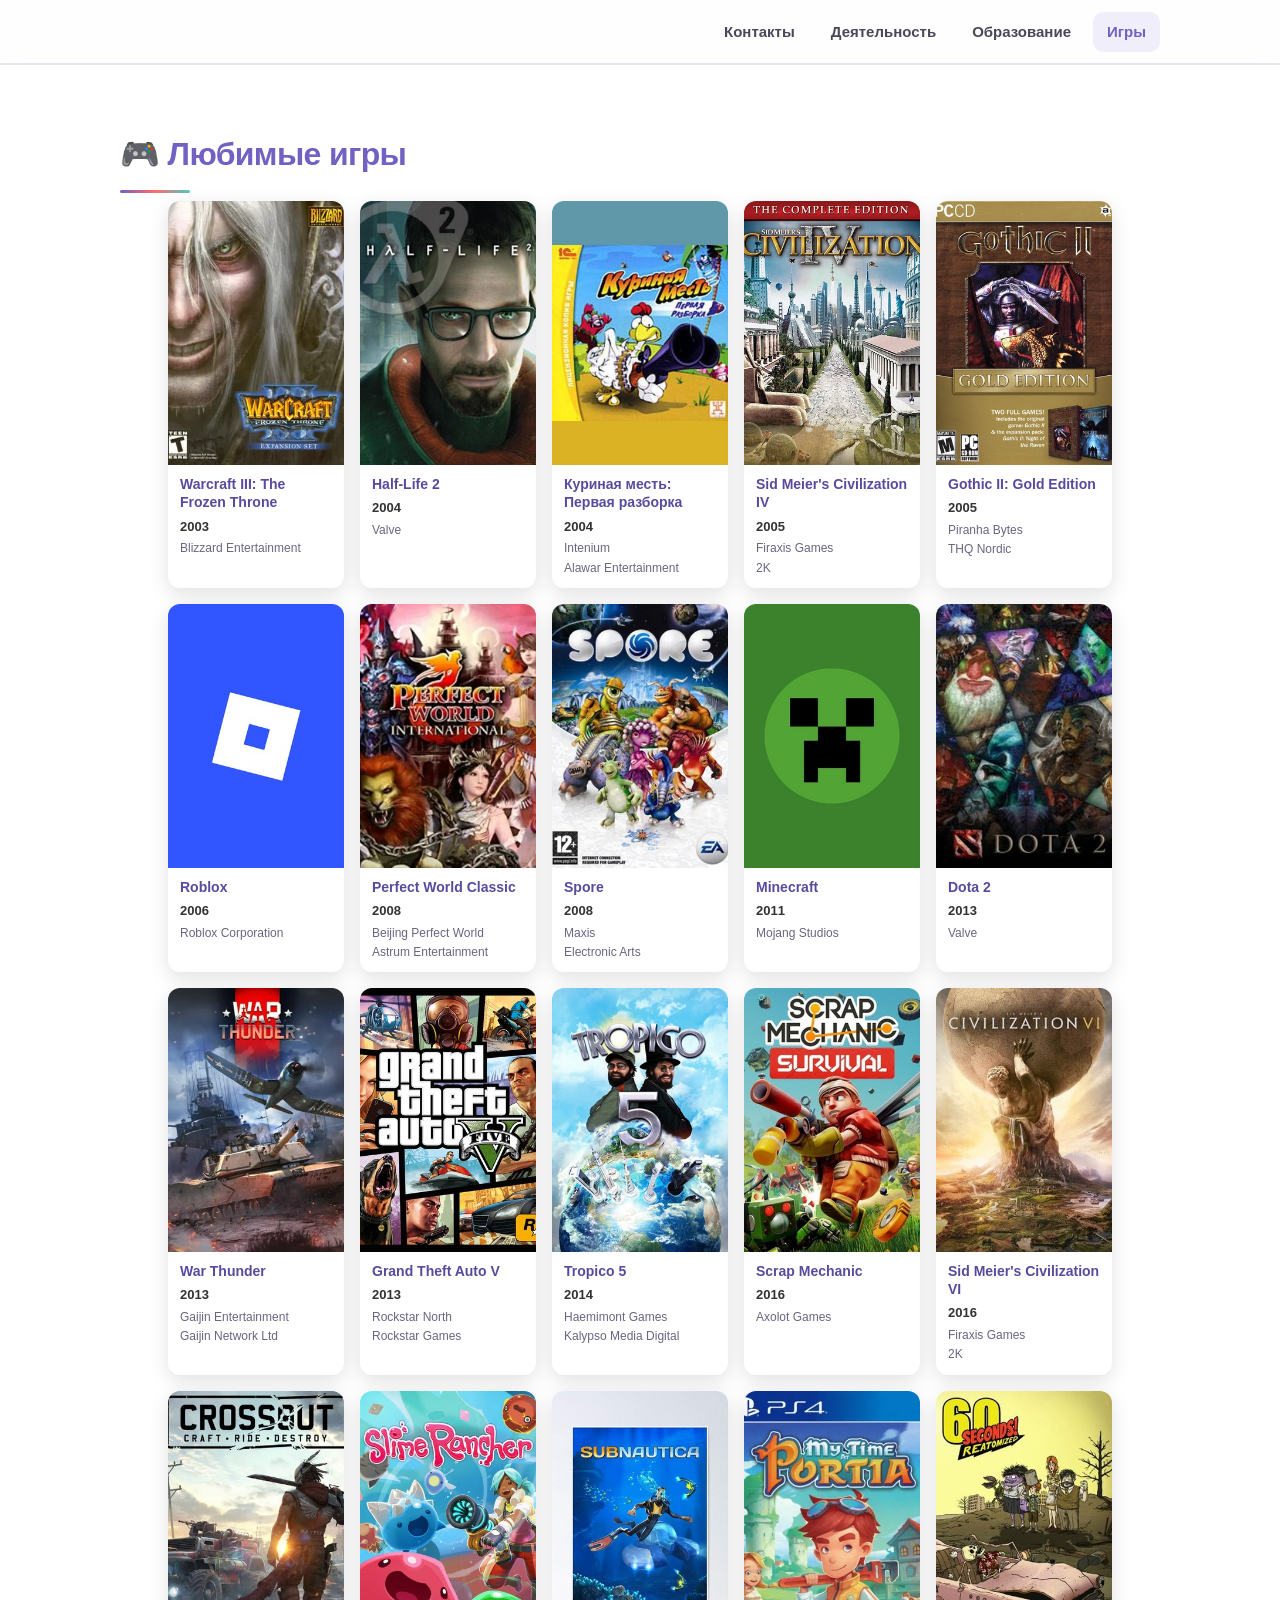
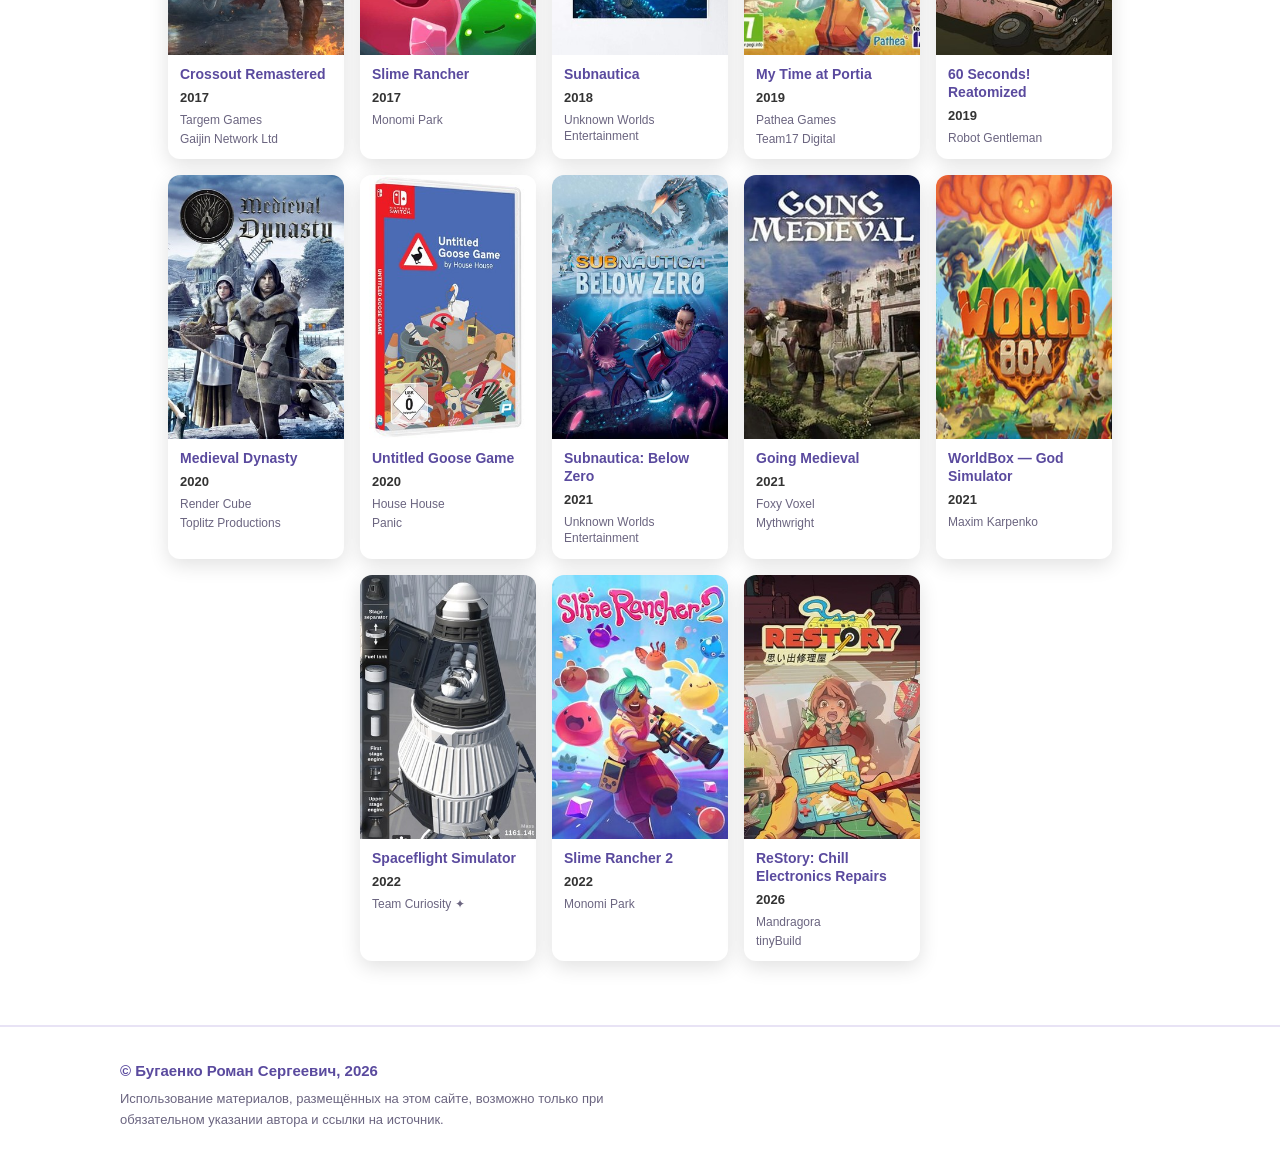
==== commit 8208f721: "Localize all18 Steam CDN covers - no more CDN dependency Co-authored-by: arena-agent <297053741+aren" ====
--- a/games.html
+++ b/games.html
@@ -62,7 +62,7 @@
                     </div>
 
                     <a class="game" href="https://store.steampowered.com/app/3900/" target="_blank" rel="noopener noreferrer">
-                        <img class="game__cover" src="https://cdn.cloudflare.steamstatic.com/steam/apps/3900/library_600x900.jpg" alt="Sid Meier's Civilization IV" loading="lazy" data-fallback="🎮">
+                        <img class="game__cover" src="assets/images/games/civ4.jpg" alt="Sid Meier's Civilization IV" loading="lazy" data-fallback="🎮">
                         <div class="game__body">
                             <h3 class="game__title">Sid Meier's Civilization IV</h3>
                             <p class="game__year">2005</p>
@@ -72,7 +72,7 @@
                     </a>
 
                     <a class="game" href="https://store.steampowered.com/app/39510/" target="_blank" rel="noopener noreferrer">
-                        <img class="game__cover" src="https://cdn.cloudflare.steamstatic.com/steam/apps/39510/library_600x900.jpg" alt="Gothic II: Gold Edition" loading="lazy" data-fallback="🎮">
+                        <img class="game__cover" src="assets/images/games/gothic2.jpg" alt="Gothic II: Gold Edition" loading="lazy" data-fallback="🎮">
                         <div class="game__body">
                             <h3 class="game__title">Gothic II: Gold Edition</h3>
                             <p class="game__year">2005</p>
@@ -101,7 +101,7 @@
                     </a>
 
                     <a class="game" href="https://store.steampowered.com/app/17390/" target="_blank" rel="noopener noreferrer">
-                        <img class="game__cover" src="https://cdn.cloudflare.steamstatic.com/steam/apps/17390/library_600x900.jpg" alt="Spore" loading="lazy" data-fallback="🎮">
+                        <img class="game__cover" src="assets/images/games/spore.jpg" alt="Spore" loading="lazy" data-fallback="🎮">
                         <div class="game__body">
                             <h3 class="game__title">Spore</h3>
                             <p class="game__year">2008</p>
@@ -139,7 +139,7 @@
                     </a>
 
                     <a class="game" href="https://store.steampowered.com/app/271590/" target="_blank" rel="noopener noreferrer">
-                        <img class="game__cover" src="https://cdn.cloudflare.steamstatic.com/steam/apps/271590/library_600x900.jpg" alt="Grand Theft Auto V" loading="lazy" data-fallback="🎮">
+                        <img class="game__cover" src="assets/images/games/gta5.jpg" alt="Grand Theft Auto V" loading="lazy" data-fallback="🎮">
                         <div class="game__body">
                             <h3 class="game__title">Grand Theft Auto V</h3>
                             <p class="game__year">2013</p>
@@ -149,7 +149,7 @@
                     </a>
 
                     <a class="game" href="https://store.steampowered.com/app/245620/" target="_blank" rel="noopener noreferrer">
-                        <img class="game__cover" src="https://cdn.cloudflare.steamstatic.com/steam/apps/245620/library_600x900.jpg" alt="Tropico 5" loading="lazy" data-fallback="🎮">
+                        <img class="game__cover" src="assets/images/games/tropico5.jpg" alt="Tropico 5" loading="lazy" data-fallback="🎮">
                         <div class="game__body">
                             <h3 class="game__title">Tropico 5</h3>
                             <p class="game__year">2014</p>
@@ -159,7 +159,7 @@
                     </a>
 
                     <a class="game" href="https://store.steampowered.com/app/387990/" target="_blank" rel="noopener noreferrer">
-                        <img class="game__cover" src="https://cdn.cloudflare.steamstatic.com/steam/apps/387990/library_600x900.jpg" alt="Scrap Mechanic" loading="lazy" data-fallback="🎮">
+                        <img class="game__cover" src="assets/images/games/scrap.jpg" alt="Scrap Mechanic" loading="lazy" data-fallback="🎮">
                         <div class="game__body">
                             <h3 class="game__title">Scrap Mechanic</h3>
                             <p class="game__year">2016</p>
@@ -168,7 +168,7 @@
                     </a>
 
                     <a class="game" href="https://store.steampowered.com/app/289070/" target="_blank" rel="noopener noreferrer">
-                        <img class="game__cover" src="https://cdn.cloudflare.steamstatic.com/steam/apps/289070/library_600x900.jpg" alt="Sid Meier's Civilization VI" loading="lazy" data-fallback="🎮">
+                        <img class="game__cover" src="assets/images/games/civ6.jpg" alt="Sid Meier's Civilization VI" loading="lazy" data-fallback="🎮">
                         <div class="game__body">
                             <h3 class="game__title">Sid Meier's Civilization VI</h3>
                             <p class="game__year">2016</p>
@@ -188,7 +188,7 @@
                     </a>
 
                     <a class="game" href="https://store.steampowered.com/app/433340/" target="_blank" rel="noopener noreferrer">
-                        <img class="game__cover" src="https://cdn.cloudflare.steamstatic.com/steam/apps/433340/library_600x900.jpg" alt="Slime Rancher" loading="lazy" data-fallback="🎮">
+                        <img class="game__cover" src="assets/images/games/slimerancher.jpg" alt="Slime Rancher" loading="lazy" data-fallback="🎮">
                         <div class="game__body">
                             <h3 class="game__title">Slime Rancher</h3>
                             <p class="game__year">2017</p>
@@ -197,7 +197,7 @@
                     </a>
 
                     <a class="game" href="https://store.steampowered.com/app/264710/" target="_blank" rel="noopener noreferrer">
-                        <img class="game__cover" src="https://cdn.cloudflare.steamstatic.com/steam/apps/264710/library_600x900.jpg" alt="Subnautica" loading="lazy" data-fallback="🎮">
+                        <img class="game__cover" src="assets/images/games/subnautica.jpg" alt="Subnautica" loading="lazy" data-fallback="🎮">
                         <div class="game__body">
                             <h3 class="game__title">Subnautica</h3>
                             <p class="game__year">2018</p>
@@ -206,7 +206,7 @@
                     </a>
 
                     <a class="game" href="https://store.steampowered.com/app/666140/" target="_blank" rel="noopener noreferrer">
-                        <img class="game__cover" src="https://cdn.cloudflare.steamstatic.com/steam/apps/666140/library_600x900.jpg" alt="My Time at Portia" loading="lazy" data-fallback="🎮">
+                        <img class="game__cover" src="assets/images/games/mtap.jpg" alt="My Time at Portia" loading="lazy" data-fallback="🎮">
                         <div class="game__body">
                             <h3 class="game__title">My Time at Portia</h3>
                             <p class="game__year">2019</p>
@@ -216,7 +216,7 @@
                     </a>
 
                     <a class="game" href="https://store.steampowered.com/app/1012880/" target="_blank" rel="noopener noreferrer">
-                        <img class="game__cover" src="https://cdn.cloudflare.steamstatic.com/steam/apps/1012880/library_600x900.jpg" alt="60 Seconds! Reatomized" loading="lazy" data-fallback="🎮">
+                        <img class="game__cover" src="assets/images/games/sixtyseconds.jpg" alt="60 Seconds! Reatomized" loading="lazy" data-fallback="🎮">
                         <div class="game__body">
                             <h3 class="game__title">60 Seconds! Reatomized</h3>
                             <p class="game__year">2019</p>
@@ -225,7 +225,7 @@
                     </a>
 
                     <a class="game" href="https://store.steampowered.com/app/1129580/" target="_blank" rel="noopener noreferrer">
-                        <img class="game__cover" src="https://cdn.cloudflare.steamstatic.com/steam/apps/1129580/library_600x900.jpg" alt="Medieval Dynasty" loading="lazy" data-fallback="🎮">
+                        <img class="game__cover" src="assets/images/games/medievaldynasty.jpg" alt="Medieval Dynasty" loading="lazy" data-fallback="🎮">
                         <div class="game__body">
                             <h3 class="game__title">Medieval Dynasty</h3>
                             <p class="game__year">2020</p>
@@ -235,7 +235,7 @@
                     </a>
 
                     <a class="game" href="https://store.steampowered.com/app/837470/" target="_blank" rel="noopener noreferrer">
-                        <img class="game__cover" src="https://cdn.cloudflare.steamstatic.com/steam/apps/837470/library_600x900.jpg" alt="Untitled Goose Game" loading="lazy" data-fallback="🎮">
+                        <img class="game__cover" src="assets/images/games/goose.jpg" alt="Untitled Goose Game" loading="lazy" data-fallback="🎮">
                         <div class="game__body">
                             <h3 class="game__title">Untitled Goose Game</h3>
                             <p class="game__year">2020</p>
@@ -246,7 +246,7 @@
                 
 
                     <a class="game" href="https://store.steampowered.com/app/848450/" target="_blank" rel="noopener noreferrer">
-                        <img class="game__cover" src="https://cdn.cloudflare.steamstatic.com/steam/apps/848450/library_600x900.jpg" alt="Subnautica: Below Zero" loading="lazy" data-fallback="🎮">
+                        <img class="game__cover" src="assets/images/games/belowzero.jpg" alt="Subnautica: Below Zero" loading="lazy" data-fallback="🎮">
                         <div class="game__body">
                             <h3 class="game__title">Subnautica: Below Zero</h3>
                             <p class="game__year">2021</p>
@@ -255,7 +255,7 @@
                     </a>
 
                     <a class="game" href="https://store.steampowered.com/app/1029780/" target="_blank" rel="noopener noreferrer">
-                        <img class="game__cover" src="https://cdn.cloudflare.steamstatic.com/steam/apps/1029780/library_600x900.jpg" alt="Going Medieval" loading="lazy" data-fallback="🎮">
+                        <img class="game__cover" src="assets/images/games/goingmedieval.jpg" alt="Going Medieval" loading="lazy" data-fallback="🎮">
                         <div class="game__body">
                             <h3 class="game__title">Going Medieval</h3>
                             <p class="game__year">2021</p>
@@ -265,7 +265,7 @@
                     </a>
 
                     <a class="game" href="https://store.steampowered.com/app/1206560/" target="_blank" rel="noopener noreferrer">
-                        <img class="game__cover" src="https://cdn.cloudflare.steamstatic.com/steam/apps/1206560/library_600x900.jpg" alt="WorldBox — God Simulator" loading="lazy" data-fallback="🎮">
+                        <img class="game__cover" src="assets/images/games/worldbox.jpg" alt="WorldBox — God Simulator" loading="lazy" data-fallback="🎮">
                         <div class="game__body">
                             <h3 class="game__title">WorldBox — God Simulator</h3>
                             <p class="game__year">2021</p>
@@ -274,7 +274,7 @@
                     </a>
 
                     <a class="game" href="https://store.steampowered.com/app/1718870/" target="_blank" rel="noopener noreferrer">
-                        <img class="game__cover" src="https://cdn.cloudflare.steamstatic.com/steam/apps/1718870/library_600x900.jpg" alt="Spaceflight Simulator" loading="lazy" data-fallback="🎮">
+                        <img class="game__cover" src="assets/images/games/spaceflight.jpg" alt="Spaceflight Simulator" loading="lazy" data-fallback="🎮">
                         <div class="game__body">
                             <h3 class="game__title">Spaceflight Simulator</h3>
                             <p class="game__year">2022</p>
@@ -283,7 +283,7 @@
                     </a>
 
                     <a class="game" href="https://store.steampowered.com/app/1657630/" target="_blank" rel="noopener noreferrer">
-                        <img class="game__cover" src="https://cdn.cloudflare.steamstatic.com/steam/apps/1657630/library_600x900.jpg" alt="Slime Rancher 2" loading="lazy" data-fallback="🎮">
+                        <img class="game__cover" src="assets/images/games/slimerancher2.jpg" alt="Slime Rancher 2" loading="lazy" data-fallback="🎮">
                         <div class="game__body">
                             <h3 class="game__title">Slime Rancher 2</h3>
                             <p class="game__year">2022</p>
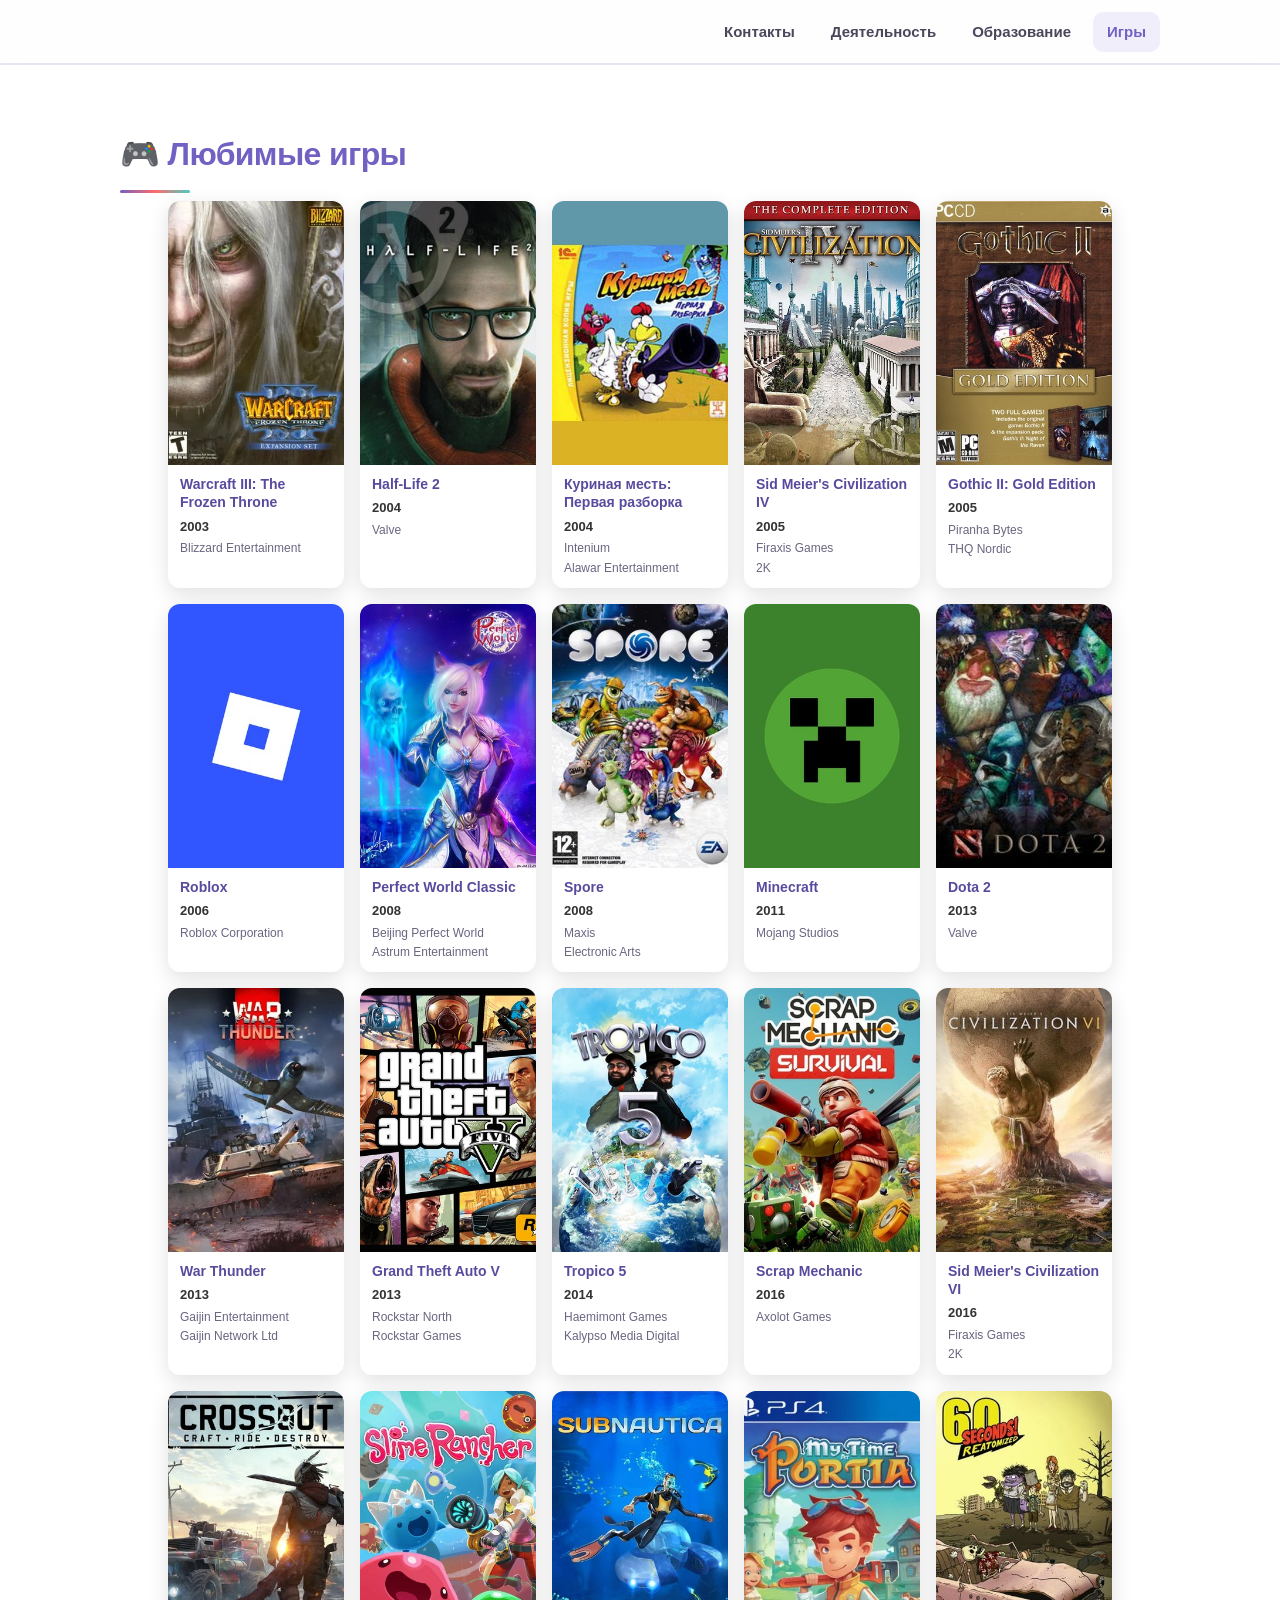
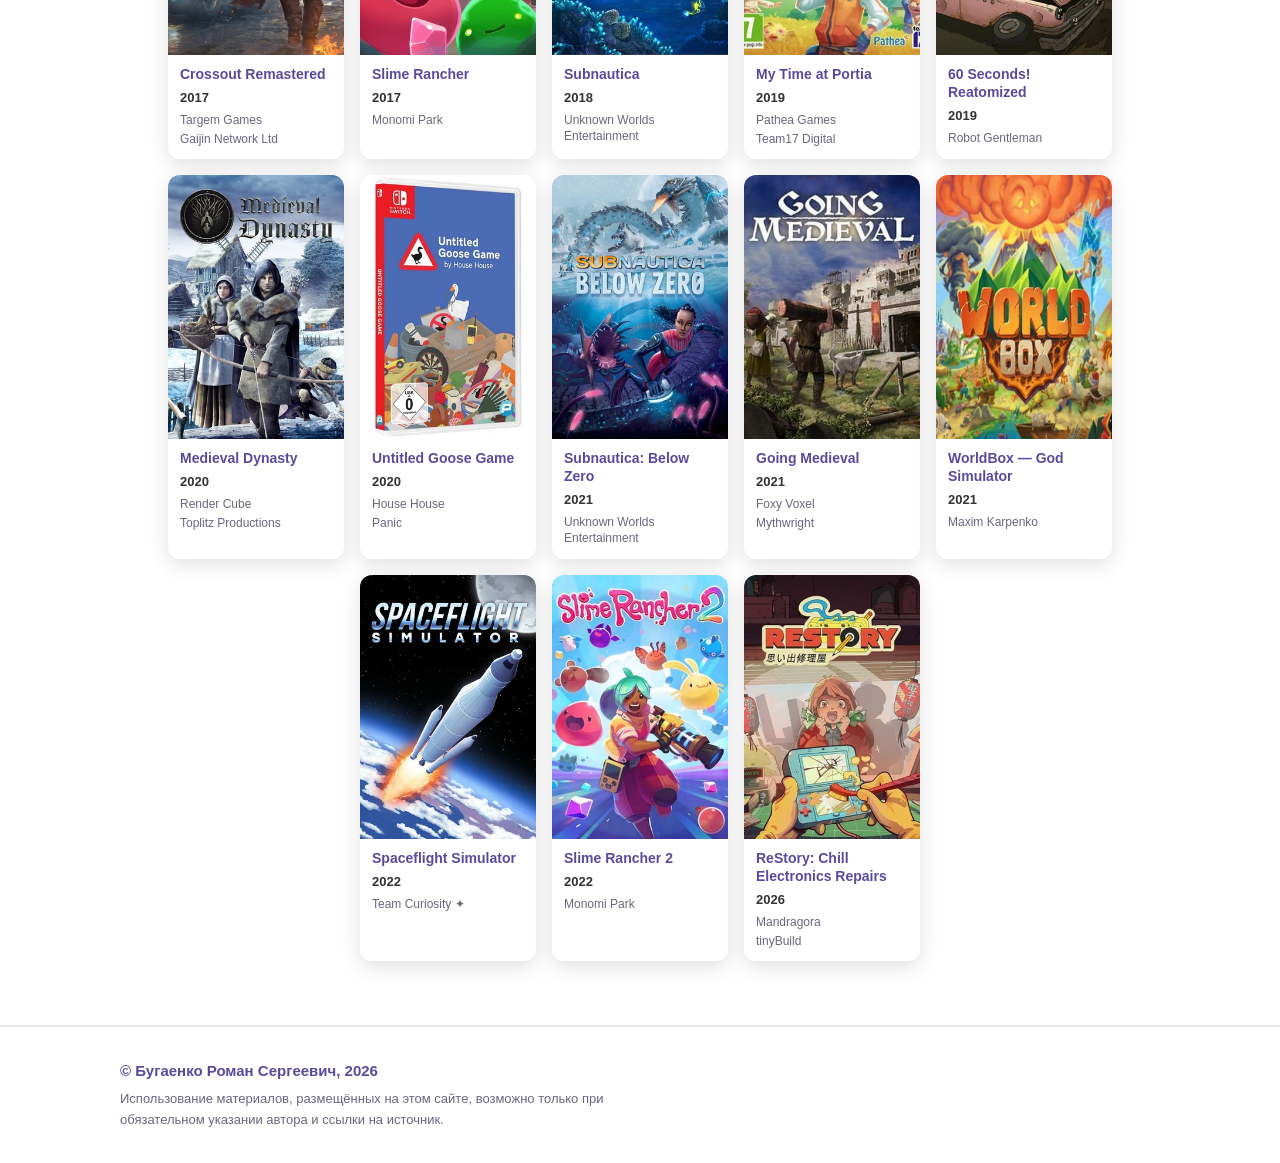
==== commit 6e0f1c15: "Perfect World Classic link -> pwclassic.ru Co-authored-by: arena-agent <297053741+arena-agent@users." ====
--- a/games.html
+++ b/games.html
@@ -90,7 +90,7 @@
                         </div>
                     </a>
 
-                    <a class="game" href="https://pwonline.ru/" target="_blank" rel="noopener noreferrer">
+                    <a class="game" href="https://pwclassic.ru/" target="_blank" rel="noopener noreferrer">
                         <img class="game__cover" src="assets/images/games/perfectworld.jpg" alt="Perfect World Classic" loading="lazy" data-fallback="🎮">
                         <div class="game__body">
                             <h3 class="game__title">Perfect World Classic</h3>
